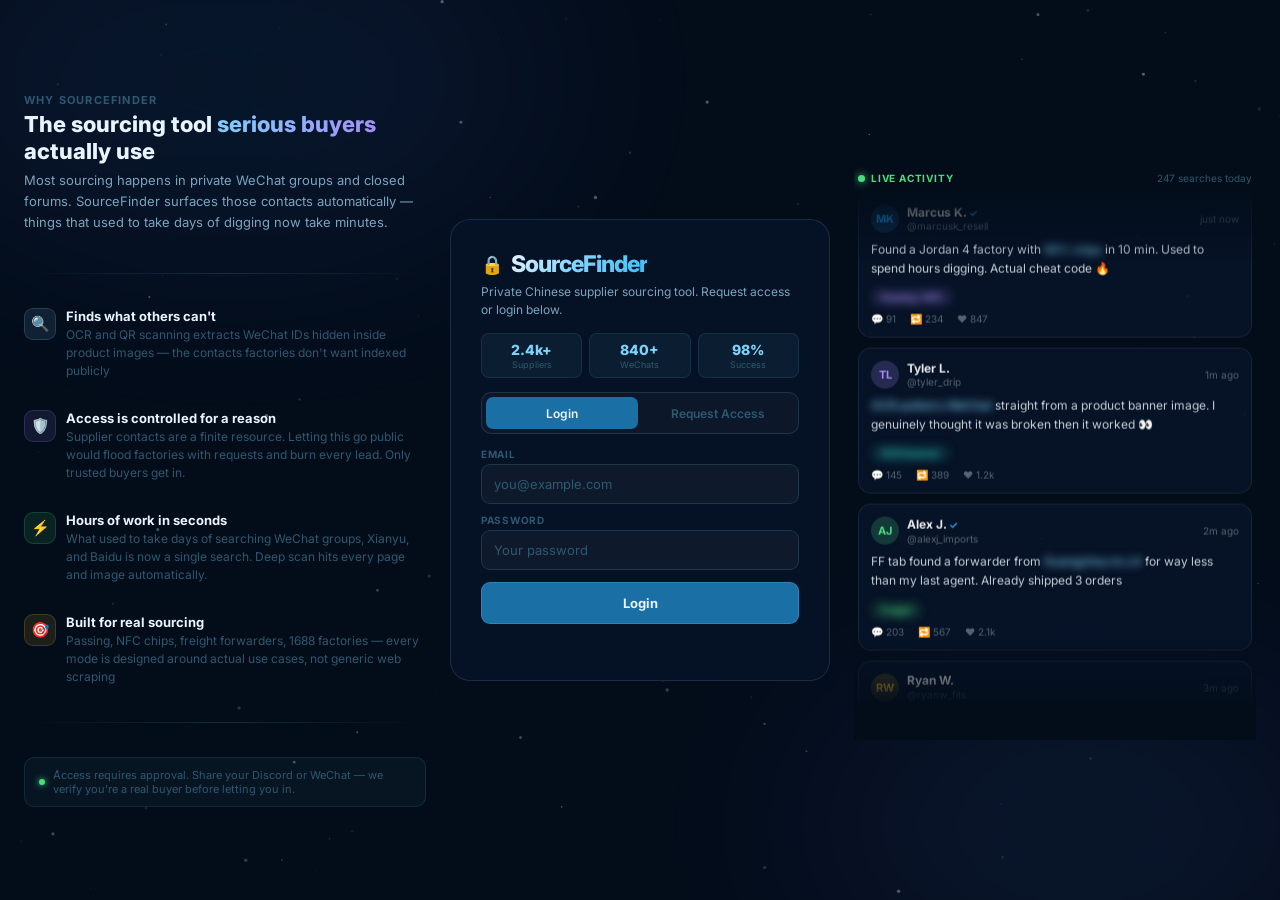
==== templates/access.html @ c885cc05 "blur platform names in feed" ====
<!DOCTYPE html>
<html lang="en">
<head>
  <meta charset="UTF-8"/>
  <meta name="viewport" content="width=device-width,initial-scale=1.0"/>
  <title>SourceFinder — Access</title>
  <link href="https://fonts.googleapis.com/css2?family=Inter:wght@400;500;600;700;800&display=swap" rel="stylesheet"/>
  <style>
    *,*::before,*::after{box-sizing:border-box;margin:0;padding:0}
    :root{--bg:#030d1a;--blue:#7dd3fc;--blue-dim:#1a6fa4;--border:rgba(125,211,252,.14);--text:#e8f4ff;--text2:#7aa5be;--text3:#2e5870;--green:#4ade80;--amber:#fbbf24;--purple:#a78bfa}
    html,body{min-height:100%;font-family:'Inter',sans-serif;background:var(--bg);color:var(--text);overflow:hidden;height:100vh}
    canvas{position:fixed;inset:0;z-index:0;pointer-events:none}
    .aurora{position:fixed;inset:0;z-index:0;pointer-events:none;overflow:hidden}
    .aurora::before,.aurora::after{content:"";position:absolute;border-radius:50%;filter:blur(90px);opacity:.08;animation:drift 20s ease-in-out infinite}
    .aurora::before{width:700px;height:400px;background:radial-gradient(ellipse,#0ea5e9,#6366f1,transparent);top:-120px;left:-120px}
    .aurora::after{width:600px;height:350px;background:radial-gradient(ellipse,#06b6d4,#8b5cf6,transparent);bottom:-100px;right:-100px;animation-delay:-10s}
    @keyframes drift{0%,100%{transform:translate(0,0)}33%{transform:translate(60px,35px)}66%{transform:translate(-35px,18px)}}

    .page{position:fixed;inset:0;z-index:1;display:grid;grid-template-columns:1fr 380px 1fr;align-items:center;padding:24px;gap:24px}

    /* ── LEFT: Why coveted ── */
    .why-panel{display:flex;flex-direction:column;gap:16px;padding:8px 0}
    .why-title{font-size:11px;font-weight:700;letter-spacing:1.2px;text-transform:uppercase;color:var(--text3);margin-bottom:4px}
    .why-headline{font-size:22px;font-weight:800;line-height:1.2;color:var(--text);margin-bottom:6px}
    .why-headline span{background:linear-gradient(130deg,#7dd3fc,#a78bfa);-webkit-background-clip:text;-webkit-text-fill-color:transparent;background-clip:text}
    .why-sub{font-size:13px;color:var(--text2);line-height:1.6;margin-bottom:18px}
    .why-point{display:flex;align-items:flex-start;gap:10px;margin-bottom:14px}
    .why-icon{width:32px;height:32px;border-radius:9px;display:flex;align-items:center;justify-content:center;flex-shrink:0;font-size:15px}
    .why-point-text{}
    .why-point-title{font-size:13px;font-weight:700;color:var(--text);margin-bottom:2px}
    .why-point-desc{font-size:12px;color:var(--text3);line-height:1.5}
    .why-divider{height:1px;background:linear-gradient(to right,transparent,rgba(125,211,252,.15),transparent);margin:6px 0 18px}
    .why-lock-row{display:flex;align-items:center;gap:8px;font-size:11px;color:var(--text3);padding:10px 14px;background:rgba(125,211,252,.04);border:1px solid rgba(125,211,252,.1);border-radius:10px}
    .lock-dot{width:6px;height:6px;border-radius:50%;background:var(--green);box-shadow:0 0 6px var(--green);flex-shrink:0}

    /* ── CENTER: Login card ── */
    .card{background:rgba(6,18,38,.97);border:1px solid var(--border);border-radius:20px;padding:30px;backdrop-filter:blur(20px)}
    .logo-row{display:flex;align-items:center;gap:8px;margin-bottom:5px}
    .logo{font-size:23px;font-weight:800;letter-spacing:-1px;background:linear-gradient(130deg,#e8f4ff,#7dd3fc,#38bdf8);-webkit-background-clip:text;-webkit-text-fill-color:transparent;background-clip:text}
    .sub{font-size:12px;color:var(--text2);margin-bottom:14px;line-height:1.5}
    .stats-row{display:flex;gap:7px;margin-bottom:14px}
    .stat-pill{flex:1;text-align:center;background:rgba(125,211,252,.06);border:1px solid rgba(125,211,252,.1);border-radius:8px;padding:7px 4px}
    .stat-num{font-size:14px;font-weight:800;color:var(--blue)}
    .stat-lbl{font-size:9px;color:var(--text3);margin-top:1px}
    .tabs{display:flex;gap:4px;margin-bottom:14px;background:rgba(255,255,255,.03);border:1px solid var(--border);border-radius:10px;padding:4px}
    .tab{flex:1;height:32px;border:none;border-radius:7px;background:transparent;color:var(--text3);font-size:12px;font-weight:600;font-family:inherit;cursor:pointer;transition:all .18s}
    .tab.active{background:var(--blue-dim);color:var(--text)}
    .panel{display:none}.panel.active{display:block}
    label{display:block;font-size:10px;font-weight:700;letter-spacing:.7px;text-transform:uppercase;color:var(--text3);margin-bottom:4px}
    input{width:100%;background:rgba(255,255,255,.04);border:1px solid var(--border);border-radius:9px;color:var(--text);font-size:13px;font-family:inherit;outline:none;padding:0 12px;height:40px;margin-bottom:10px;transition:border-color .2s}
    textarea{width:100%;background:rgba(255,255,255,.04);border:1px solid var(--border);border-radius:9px;color:var(--text);font-size:13px;font-family:inherit;outline:none;padding:8px 12px;height:58px;margin-bottom:10px;resize:none;transition:border-color .2s}
    input:focus,textarea:focus{border-color:rgba(125,211,252,.45)}
    input::placeholder,textarea::placeholder{color:var(--text3)}
    input.err{border-color:rgba(248,113,113,.5)!important}
    .contact-row{display:flex;gap:6px;margin-bottom:10px}
    .contact-row input{margin-bottom:0;flex:1}
    .contact-or{display:flex;align-items:center;color:var(--text3);font-size:10px;font-weight:600;flex-shrink:0;padding-top:11px}
    .btn{width:100%;height:42px;background:var(--blue-dim);border:1px solid rgba(125,211,252,.22);border-radius:9px;color:var(--text);font-size:13px;font-weight:700;font-family:inherit;cursor:pointer;transition:background .18s,transform .1s;margin-top:2px}
    .btn:hover{background:#2596d4}.btn:active{transform:scale(.98)}
    .btn:disabled{background:rgba(26,111,164,.22);color:var(--text3);cursor:not-allowed}
    .msg{margin-top:10px;font-size:12px;text-align:center;min-height:16px}
    .msg.success{color:var(--green)}.msg.error{color:#f87171}

    /* ── RIGHT: Infinite feed ── */
    .feed-panel{height:100%;max-height:580px;position:relative;overflow:hidden}
    .feed-panel::before{content:"";position:absolute;top:0;left:0;right:0;height:100px;background:linear-gradient(to bottom,var(--bg) 30%,transparent);z-index:2;pointer-events:none}
    .feed-panel::after{content:"";position:absolute;bottom:0;left:0;right:0;height:100px;background:linear-gradient(to top,var(--bg) 30%,transparent);z-index:2;pointer-events:none}
    .feed-live{position:absolute;top:12px;left:0;right:0;z-index:3;display:flex;align-items:center;gap:6px;padding:0 4px}
    .feed-dot{width:7px;height:7px;border-radius:50%;background:var(--green);box-shadow:0 0 8px var(--green);animation:pulse 2s ease-in-out infinite;flex-shrink:0}
    @keyframes pulse{0%,100%{opacity:1;transform:scale(1)}50%{opacity:.5;transform:scale(.85)}}
    .feed-live-label{font-size:10px;font-weight:700;color:var(--green);letter-spacing:.8px;text-transform:uppercase}
    .feed-count{font-size:10px;color:var(--text3);margin-left:auto}
    .feed-scroller{position:absolute;top:0;left:0;right:0;display:flex;flex-direction:column;gap:10px;padding:36px 4px 20px;will-change:transform}

    /* Feed post cards */
    .fpost{background:rgba(7,20,40,.88);border:1px solid rgba(255,255,255,.07);border-radius:13px;padding:12px;flex-shrink:0}
    .fp-header{display:flex;align-items:center;gap:8px;margin-bottom:8px}
    .fp-avatar{width:28px;height:28px;border-radius:50%;display:flex;align-items:center;justify-content:center;font-size:11px;font-weight:700;flex-shrink:0}
    .fp-name{font-size:12px;font-weight:700;color:#e7e9ea;line-height:1.2}
    .fp-handle{font-size:10px;color:#536471}
    .fp-verified{color:#1d9bf0;font-size:10px}
    .fp-time{font-size:10px;color:#536471;margin-left:auto;white-space:nowrap}
    .fp-text{font-size:12px;color:#c4cfd8;line-height:1.55;margin-bottom:7px}
    .fp-text .hl{color:var(--blue);font-weight:500}
    .fp-tag{display:inline-block;font-size:9px;font-weight:700;border-radius:20px;padding:2px 9px;margin-bottom:7px}
    .fp-stats{display:flex;gap:14px;color:#536471;font-size:10px}
    .fp-stat{display:flex;align-items:center;gap:3px}


    .blur{filter:blur(4px);user-select:none;-webkit-filter:blur(4px);display:inline-block}
    @media(max-width:1050px){.why-panel{display:none}}
    @media(max-width:750px){.feed-panel{display:none}.page{grid-template-columns:1fr}}
    @media(max-width:500px){.page{padding:14px}}
  </style>
</head>
<body>
  <canvas id="bg-canvas"></canvas>
  <div class="aurora"></div>

  <div class="page">

    <!-- LEFT: Why coveted -->
    <div class="why-panel">
      <div>
        <div class="why-title">Why SourceFinder</div>
        <div class="why-headline">The sourcing tool <span>serious buyers</span> actually use</div>
        <div class="why-sub">Most sourcing happens in private WeChat groups and closed forums. SourceFinder surfaces those contacts automatically — things that used to take days of digging now take minutes.</div>
      </div>

      <div class="why-divider"></div>

      <div class="why-point">
        <div class="why-icon" style="background:rgba(125,211,252,.1);border:1px solid rgba(125,211,252,.18)">🔍</div>
        <div class="why-point-text">
          <div class="why-point-title">Finds what others can't</div>
          <div class="why-point-desc">OCR and QR scanning extracts WeChat IDs hidden inside product images — the contacts factories don't want indexed publicly</div>
        </div>
      </div>

      <div class="why-point">
        <div class="why-icon" style="background:rgba(167,139,250,.1);border:1px solid rgba(167,139,250,.18)">🛡️</div>
        <div class="why-point-text">
          <div class="why-point-title">Access is controlled for a reason</div>
          <div class="why-point-desc">Supplier contacts are a finite resource. Letting this go public would flood factories with requests and burn every lead. Only trusted buyers get in.</div>
        </div>
      </div>

      <div class="why-point">
        <div class="why-icon" style="background:rgba(74,222,128,.1);border:1px solid rgba(74,222,128,.18)">⚡</div>
        <div class="why-point-text">
          <div class="why-point-title">Hours of work in seconds</div>
          <div class="why-point-desc">What used to take days of searching WeChat groups, Xianyu, and Baidu is now a single search. Deep scan hits every page and image automatically.</div>
        </div>
      </div>

      <div class="why-point">
        <div class="why-icon" style="background:rgba(251,191,36,.1);border:1px solid rgba(251,191,36,.18)">🎯</div>
        <div class="why-point-text">
          <div class="why-point-title">Built for real sourcing</div>
          <div class="why-point-desc">Passing, NFC chips, freight forwarders, 1688 factories — every mode is designed around actual use cases, not generic web scraping</div>
        </div>
      </div>

      <div class="why-divider"></div>

      <div class="why-lock-row">
        <div class="lock-dot"></div>
        Access requires approval. Share your Discord or WeChat — we verify you're a real buyer before letting you in.
      </div>
    </div>

    <!-- CENTER: Login card -->
    <div>
      <div class="card">
        <div class="logo-row"><span style="font-size:18px">🔒</span><div class="logo">SourceFinder</div></div>
        <p class="sub">Private Chinese supplier sourcing tool. Request access or login below.</p>
        <div class="stats-row">
          <div class="stat-pill"><div class="stat-num">2.4k+</div><div class="stat-lbl">Suppliers</div></div>
          <div class="stat-pill"><div class="stat-num">840+</div><div class="stat-lbl">WeChats</div></div>
          <div class="stat-pill"><div class="stat-num">98%</div><div class="stat-lbl">Success</div></div>
        </div>
        <div class="tabs">
          <button class="tab active" onclick="switchTab('login')">Login</button>
          <button class="tab" onclick="switchTab('request')">Request Access</button>
        </div>
        <div class="panel active" id="panel-login">
          <label>Email</label><input type="email" id="loginEmail" placeholder="you@example.com"/>
          <label>Password</label><input type="password" id="loginPass" placeholder="Your password"/>
          <button class="btn" id="loginBtn" onclick="doLogin()">Login</button>
          <p class="msg" id="loginMsg"></p>
        </div>
        <div class="panel" id="panel-request">
          <label>Full name</label><input type="text" id="reqName" placeholder="John Smith"/>
          <label>Email</label><input type="email" id="reqEmail" placeholder="you@example.com"/>
          <label>Discord or WeChat <span style="color:#f87171;font-size:10px;font-weight:400;text-transform:none;letter-spacing:0">(required — how we reach you)</span></label>
          <div class="contact-row">
            <input type="text" id="reqDiscord" placeholder="Discord username"/>
            <span class="contact-or">or</span>
            <input type="text" id="reqWechat" placeholder="WeChat ID"/>
          </div>
          <label>What are you sourcing? <span style="color:var(--text3);font-weight:400;text-transform:none;letter-spacing:0;font-size:10px">(optional)</span></label>
          <textarea id="reqUseCase" placeholder="Sneakers, clothing, electronics, bags..."></textarea>
          <button class="btn" id="reqBtn" onclick="doRequest()">Request Access</button>
          <p class="msg" id="reqMsg"></p>
        </div>
      </div>
    </div>

    <!-- RIGHT: Infinite scrolling feed -->
    <div class="feed-panel" id="feedPanel">
      <div class="feed-live">
        <div class="feed-dot"></div>
        <span class="feed-live-label">Live activity</span>
        <span class="feed-count" id="feedCount">247 searches today</span>
      </div>
      <div class="feed-scroller" id="feedScroller"></div>
    </div>

  </div>

  <script>
  // ── Particles ──────────────────────────────────────────────────
  (function(){
    const c=document.getElementById("bg-canvas"),ctx=c.getContext("2d");
    let W,H,dots=[],mouse={x:-999,y:-999};
    const resize=()=>{W=c.width=window.innerWidth;H=c.height=window.innerHeight};
    const mk=()=>({x:Math.random()*W,y:Math.random()*H,r:Math.random()*1.5+.3,vx:(Math.random()-.5)*.18,vy:(Math.random()-.5)*.18,a:Math.random()*.35+.07});
    const init=()=>{resize();dots=Array.from({length:110},mk)};
    const frame=()=>{
      ctx.clearRect(0,0,W,H);
      for(const d of dots){
        const dx=d.x-mouse.x,dy=d.y-mouse.y,dist=Math.sqrt(dx*dx+dy*dy);
        if(dist<100){d.vx+=(dx/dist)*.3;d.vy+=(dy/dist)*.3}
        d.vx*=.98;d.vy*=.98;d.x+=d.vx;d.y+=d.vy;
        if(d.x<-4)d.x=W+4;else if(d.x>W+4)d.x=-4;
        if(d.y<-4)d.y=H+4;else if(d.y>H+4)d.y=-4;
        ctx.beginPath();ctx.arc(d.x,d.y,d.r,0,Math.PI*2);
        ctx.fillStyle=`rgba(180,220,255,${d.a})`;ctx.fill();
      }
      requestAnimationFrame(frame);
    };
    window.addEventListener("mousemove",e=>{mouse.x=e.clientX;mouse.y=e.clientY});
    init();frame();window.addEventListener("resize",resize);
  })();

  // ── Feed posts data ────────────────────────────────────────────
  const POSTS=[
    {name:"Marcus K.",handle:"marcusk_resell",initials:"MK",color:"#1d9bf0",bg:"rgba(29,155,240,.2)",verified:true,text:'Found a Jordan 4 factory with <span class="hl blur">NFC chips</span> in 10 min. Used to spend hours digging. Actual cheat code 🔥',tag:"Passing / NFC",tagColor:"#a78bfa",tagBg:"rgba(167,139,250,.1)",likes:"847",reposts:"234",replies:"91"},
    {name:"Tyler L.",handle:"tyler_drip",initials:"TL",color:"#a78bfa",bg:"rgba(167,139,250,.2)",verified:false,text:'<span class="hl blur">OCR pulled a WeChat</span> straight from a product banner image. I genuinely thought it was broken then it worked 👀',tag:"OCR Scanner",tagColor:"#2dd4bf",tagBg:"rgba(45,212,191,.1)",likes:"1.2k",reposts:"389",replies:"145"},
    {name:"Alex J.",handle:"alexj_imports",initials:"AJ",color:"#4ade80",bg:"rgba(74,222,128,.2)",verified:true,text:'FF tab found a forwarder from <span class="hl blur">Guangzhou to LA</span> for way less than my last agent. Already shipped 3 orders',tag:"Freight",tagColor:"#4ade80",tagBg:"rgba(74,222,128,.1)",likes:"2.1k",reposts:"567",replies:"203"},
    {name:"Ryan W.",handle:"ryanw_fits",initials:"RW",color:"#fbbf24",bg:"rgba(251,191,36,.2)",verified:false,text:'Smart refresh on <span class="hl blur">Xianyu mode</span> = 30+ suppliers in like 3 clicks. Found my main plug on the second refresh',tag:"Smart Refresh",tagColor:"#fbbf24",tagBg:"rgba(251,191,36,.1)",likes:"934",reposts:"278",replies:"88"},
    {name:"Sophie K.",handle:"sophiek_source",initials:"SK",color:"#2dd4bf",bg:"rgba(45,212,191,.2)",verified:true,text:'QR decoder got a WeChat from a <span class="hl blur">product image banner</span> on literally the first try. Was fully skeptical',tag:"QR Decoder",tagColor:"#7dd3fc",tagBg:"rgba(125,211,252,.1)",likes:"1.8k",reposts:"445",replies:"167"},
    {name:"Dev M.",handle:"devm_wholesale",initials:"DM",color:"#f87171",bg:"rgba(248,113,113,.2)",verified:false,text:'<span class="hl blur">Xiaohongshu mode</span> for bags — 8 verified WeChat contacts in one search. This is the actual plug',tag:"Xiaohongshu",tagColor:"#f87171",tagBg:"rgba(248,113,113,.1)",likes:"3.4k",reposts:"891",replies:"312"},
    {name:"Jamie T.",handle:"jamiet_resell",initials:"JT",color:"#38bdf8",bg:"rgba(56,189,248,.2)",verified:true,text:'Every <span class="hl blur">green checkmark WeChat</span> I hit has been a legit factory. Confidence scores are actually accurate',tag:"WeChat Scoring",tagColor:"#38bdf8",tagBg:"rgba(56,189,248,.1)",likes:"654",reposts:"189",replies:"72"},
    {name:"Chris V.",handle:"chrisv_source",initials:"CV",color:"#c084fc",bg:"rgba(192,132,252,.2)",verified:false,text:'Xianyu mode for <span class="hl blur">factory overstock</span> is a goldmine. Found Dunk samples for basically nothing fr',tag:"Xianyu",tagColor:"#c084fc",tagBg:"rgba(192,132,252,.1)",likes:"1.1k",reposts:"334",replies:"128"},
    {name:"Mia R.",handle:"mia_sourcing",initials:"MR",color:"#fb923c",bg:"rgba(251,146,60,.2)",verified:true,text:'Deep scan on a <span class="hl blur">Made-in-China page</span> found 3 WeChats the normal search missed. Worth the extra wait',tag:"Deep Scan",tagColor:"#fb923c",tagBg:"rgba(251,146,60,.1)",likes:"743",reposts:"201",replies:"64"},
    {name:"Kai B.",handle:"kaib_resell",initials:"KB",color:"#34d399",bg:"rgba(52,211,153,.2)",verified:false,text:'Copy all WeChats button is so underrated. Grabbed 12 contacts from one search and messaged them all in 5 min',tag:"Copy All",tagColor:"#34d399",tagBg:"rgba(52,211,153,.1)",likes:"512",reposts:"143",replies:"47"},
    {name:"Priya S.",handle:"priyas_import",initials:"PS",color:"#e879f9",bg:"rgba(232,121,249,.2)",verified:true,text:'Used the <span class="hl blur">1688 keyword mode</span> and got factory direct pricing. Saving like 40% vs what I was paying before',tag:"1688",tagColor:"#e879f9",tagBg:"rgba(232,121,249,.1)",likes:"1.5k",reposts:"412",replies:"189"},
    {name:"Sam K.",handle:"samk_plugs",initials:"SK",color:"#60a5fa",bg:"rgba(96,165,250,.2)",verified:false,text:'Found a <span class="hl blur">passing StockX shoe</span> supplier through the NFC mode. Contacts are legit and responsive',tag:"Passing",tagColor:"#60a5fa",tagBg:"rgba(96,165,250,.1)",likes:"2.8k",reposts:"734",replies:"267"},
  ];

  const TIMES=["just now","1m ago","2m ago","3m ago","5m ago","7m ago","10m ago","14m ago","18m ago","23m ago","31m ago","42m ago","1h ago"];

  function buildPost(p,timeIdx){
    const div=document.createElement("div");
    div.className="fpost";
    div.innerHTML=`
      <div class="fp-header">
        <div class="fp-avatar" style="background:${p.bg};color:${p.color}">${p.initials}</div>
        <div>
          <div class="fp-name">${p.name}${p.verified?'<span class="fp-verified"> ✓</span>':''}</div>
          <div class="fp-handle">@${p.handle}</div>
        </div>
        <div class="fp-time">${TIMES[timeIdx%TIMES.length]}</div>
      </div>
      <div class="fp-text">${p.text}</div>
      <div class="fp-tag blur" style="color:${p.tagColor};background:${p.tagBg};border:1px solid ${p.tagColor}33">${p.tag}</div>
      <div class="fp-stats">
        <span class="fp-stat">💬 ${p.replies}</span>
        <span class="fp-stat">🔁 ${p.reposts}</span>
        <span class="fp-stat">❤️ ${p.likes}</span>
      </div>`;
    return div;
  }

  // ── Infinite smooth scroll ─────────────────────────────────────
  const scroller=document.getElementById("feedScroller");
  const panel=document.getElementById("feedPanel");
  let postIdx=0;
  let scrollY=0;
  let totalH=0;

  // Fill scroller with enough posts to cover panel height twice
  function fillPosts(){
    const panelH=panel.offsetHeight||580;
    while(totalH<panelH*2.5){
      const p=POSTS[postIdx%POSTS.length];
      const el=buildPost(p,postIdx);
      scroller.appendChild(el);
      // Estimate height (actual measured after render)
      totalH+=160;
      postIdx++;
    }
  }

  fillPosts();

  // Measure real total height after render
  function getRealH(){return scroller.scrollHeight}

  let animRunning=true;
  function animate(){
    if(!animRunning) return;
    scrollY+=0.55; // speed — smooth and continuous

    const realH=getRealH();
    const panelH=panel.offsetHeight||580;

    // When we've scrolled past the first half, add more posts and reset
    if(scrollY>realH-panelH*1.5){
      // Add more posts
      for(let i=0;i<4;i++){
        const p=POSTS[postIdx%POSTS.length];
        const el=buildPost(p,postIdx);
        scroller.appendChild(el);
        postIdx++;
      }
      // Remove old posts from top to keep DOM clean
      while(scroller.children.length>30){
        const removed=scroller.firstChild;
        const removedH=removed.offsetHeight+10;
        scroller.removeChild(removed);
        scrollY-=removedH;
      }
    }

    scroller.style.transform=`translateY(-${scrollY}px)`;
    requestAnimationFrame(animate);
  }

  // Start after a tiny delay so heights are measured
  setTimeout(()=>requestAnimationFrame(animate),100);

  // Animate search count
  let searchCount=247;
  setInterval(()=>{
    searchCount+=Math.floor(Math.random()*3);
    const el=document.getElementById("feedCount");
    if(el) el.textContent=`${searchCount} searches today`;
  },8000);

  // ── Tab switch ─────────────────────────────────────────────────
  function switchTab(tab){
    document.querySelectorAll(".tab").forEach((t,i)=>t.classList.toggle("active",(i===0&&tab==="login")||(i===1&&tab==="request")));
    document.getElementById("panel-login").classList.toggle("active",tab==="login");
    document.getElementById("panel-request").classList.toggle("active",tab==="request");
  }

  // ── Login ──────────────────────────────────────────────────────
  async function doLogin(){
    const btn=document.getElementById("loginBtn"),msg=document.getElementById("loginMsg");
    const email=document.getElementById("loginEmail").value.trim();
    const password=document.getElementById("loginPass").value.trim();
    if(!email||!password){msg.className="msg error";msg.textContent="Enter email and password.";return}
    btn.disabled=true;btn.textContent="Logging in...";msg.className="msg";msg.textContent="";
    try{
      const r=await fetch("/login",{method:"POST",headers:{"Content-Type":"application/json"},body:JSON.stringify({email,password})});
      const data=await r.json();
      if(r.ok){msg.className="msg success";msg.textContent="Welcome! Loading...";setTimeout(()=>location.reload(),700)}
      else{msg.className="msg error";msg.textContent=data.error||"Invalid credentials.";btn.disabled=false;btn.textContent="Login"}
    }catch{msg.className="msg error";msg.textContent="Network error.";btn.disabled=false;btn.textContent="Login"}
  }

  // ── Request ────────────────────────────────────────────────────
  async function doRequest(){
    const btn=document.getElementById("reqBtn"),msg=document.getElementById("reqMsg");
    const name=document.getElementById("reqName").value.trim();
    const email=document.getElementById("reqEmail").value.trim();
    const discord=document.getElementById("reqDiscord").value.trim();
    const wechat=document.getElementById("reqWechat").value.trim();
    const usecase=document.getElementById("reqUseCase").value.trim();
    if(!name){msg.className="msg error";msg.textContent="Please enter your name.";return}
    if(!email){msg.className="msg error";msg.textContent="Please enter your email.";return}
    if(!discord&&!wechat){
      document.getElementById("reqDiscord").classList.add("err");
      document.getElementById("reqWechat").classList.add("err");
      msg.className="msg error";msg.textContent="Enter Discord or WeChat — we need this to reach you.";return
    }
    document.getElementById("reqDiscord").classList.remove("err");
    document.getElementById("reqWechat").classList.remove("err");
    btn.disabled=true;btn.textContent="Sending...";msg.className="msg";msg.textContent="";
    try{
      const r=await fetch("/request-access",{method:"POST",headers:{"Content-Type":"application/json"},body:JSON.stringify({name,email,discord,wechat,reason:usecase})});
      const data=await r.json();
      if(data.status==="submitted"){msg.className="msg success";msg.textContent="Request sent! We'll message you on Discord or WeChat.";btn.textContent="Sent ✓"}
      else if(data.status==="already_requested"){msg.className="msg";msg.textContent="Already requested — sit tight!";btn.disabled=false;btn.textContent="Request Access"}
      else if(data.status==="already_approved"){msg.className="msg success";msg.textContent="You're approved! Use the Login tab.";btn.textContent="Already approved ✓"}
      else{msg.className="msg error";msg.textContent=data.error||"Error.";btn.disabled=false;btn.textContent="Request Access"}
    }catch{msg.className="msg error";msg.textContent="Network error.";btn.disabled=false;btn.textContent="Request Access"}
  }

  document.addEventListener("keydown",e=>{if(e.key==="Enter"&&document.getElementById("panel-login").classList.contains("active"))doLogin()});
  </script>
</body>
</html>
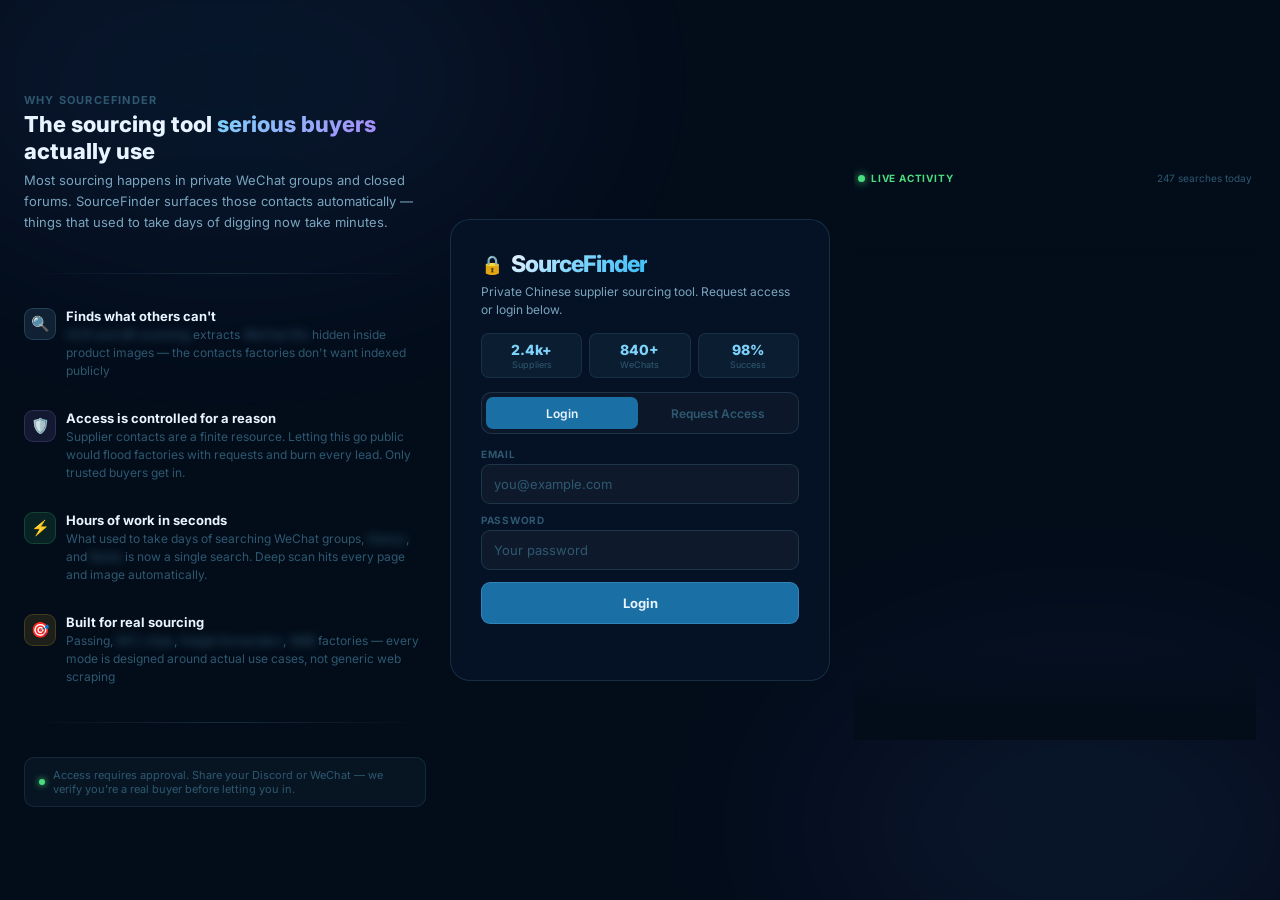
==== commit 53137fac: "blur platform names in why panel too" ====
--- a/templates/access.html
+++ b/templates/access.html
@@ -113,7 +113,7 @@
         <div class="why-icon" style="background:rgba(125,211,252,.1);border:1px solid rgba(125,211,252,.18)">🔍</div>
         <div class="why-point-text">
           <div class="why-point-title">Finds what others can't</div>
-          <div class="why-point-desc">OCR and QR scanning extracts WeChat IDs hidden inside product images — the contacts factories don't want indexed publicly</div>
+          <div class="why-point-desc"><span class="blur">OCR and QR scanning</span> extracts <span class="blur">WeChat IDs</span> hidden inside product images — the contacts factories don't want indexed publicly</div>
         </div>
       </div>
 
@@ -129,7 +129,7 @@
         <div class="why-icon" style="background:rgba(74,222,128,.1);border:1px solid rgba(74,222,128,.18)">⚡</div>
         <div class="why-point-text">
           <div class="why-point-title">Hours of work in seconds</div>
-          <div class="why-point-desc">What used to take days of searching WeChat groups, Xianyu, and Baidu is now a single search. Deep scan hits every page and image automatically.</div>
+          <div class="why-point-desc">What used to take days of searching WeChat groups, <span class="blur">Xianyu</span>, and <span class="blur">Baidu</span> is now a single search. Deep scan hits every page and image automatically.</div>
         </div>
       </div>
 
@@ -137,7 +137,7 @@
         <div class="why-icon" style="background:rgba(251,191,36,.1);border:1px solid rgba(251,191,36,.18)">🎯</div>
         <div class="why-point-text">
           <div class="why-point-title">Built for real sourcing</div>
-          <div class="why-point-desc">Passing, NFC chips, freight forwarders, 1688 factories — every mode is designed around actual use cases, not generic web scraping</div>
+          <div class="why-point-desc">Passing, <span class="blur">NFC chips</span>, <span class="blur">freight forwarders</span>, <span class="blur">1688</span> factories — every mode is designed around actual use cases, not generic web scraping</div>
         </div>
       </div>
 
@@ -225,17 +225,17 @@
 
   // ── Feed posts data ────────────────────────────────────────────
   const POSTS=[
-    {name:"Marcus K.",handle:"marcusk_resell",initials:"MK",color:"#1d9bf0",bg:"rgba(29,155,240,.2)",verified:true,text:'Found a Jordan 4 factory with <span class="hl blur">NFC chips</span> in 10 min. Used to spend hours digging. Actual cheat code 🔥',tag:"Passing / NFC",tagColor:"#a78bfa",tagBg:"rgba(167,139,250,.1)",likes:"847",reposts:"234",replies:"91"},
+    {name:"Marcus K.",handle:"marcusk_resell",initials:"MK",color:"#1d9bf0",bg:"rgba(29,155,240,.2)",verified:true,text:'Found a Jordan 4 factory with <span class="hl blur"><span class="blur">NFC chips</span></span> in 10 min. Used to spend hours digging. Actual cheat code 🔥',tag:"Passing / NFC",tagColor:"#a78bfa",tagBg:"rgba(167,139,250,.1)",likes:"847",reposts:"234",replies:"91"},
     {name:"Tyler L.",handle:"tyler_drip",initials:"TL",color:"#a78bfa",bg:"rgba(167,139,250,.2)",verified:false,text:'<span class="hl blur">OCR pulled a WeChat</span> straight from a product banner image. I genuinely thought it was broken then it worked 👀',tag:"OCR Scanner",tagColor:"#2dd4bf",tagBg:"rgba(45,212,191,.1)",likes:"1.2k",reposts:"389",replies:"145"},
     {name:"Alex J.",handle:"alexj_imports",initials:"AJ",color:"#4ade80",bg:"rgba(74,222,128,.2)",verified:true,text:'FF tab found a forwarder from <span class="hl blur">Guangzhou to LA</span> for way less than my last agent. Already shipped 3 orders',tag:"Freight",tagColor:"#4ade80",tagBg:"rgba(74,222,128,.1)",likes:"2.1k",reposts:"567",replies:"203"},
-    {name:"Ryan W.",handle:"ryanw_fits",initials:"RW",color:"#fbbf24",bg:"rgba(251,191,36,.2)",verified:false,text:'Smart refresh on <span class="hl blur">Xianyu mode</span> = 30+ suppliers in like 3 clicks. Found my main plug on the second refresh',tag:"Smart Refresh",tagColor:"#fbbf24",tagBg:"rgba(251,191,36,.1)",likes:"934",reposts:"278",replies:"88"},
+    {name:"Ryan W.",handle:"ryanw_fits",initials:"RW",color:"#fbbf24",bg:"rgba(251,191,36,.2)",verified:false,text:'Smart refresh on <span class="hl blur"><span class="blur">Xianyu</span> mode</span> = 30+ suppliers in like 3 clicks. Found my main plug on the second refresh',tag:"Smart Refresh",tagColor:"#fbbf24",tagBg:"rgba(251,191,36,.1)",likes:"934",reposts:"278",replies:"88"},
     {name:"Sophie K.",handle:"sophiek_source",initials:"SK",color:"#2dd4bf",bg:"rgba(45,212,191,.2)",verified:true,text:'QR decoder got a WeChat from a <span class="hl blur">product image banner</span> on literally the first try. Was fully skeptical',tag:"QR Decoder",tagColor:"#7dd3fc",tagBg:"rgba(125,211,252,.1)",likes:"1.8k",reposts:"445",replies:"167"},
-    {name:"Dev M.",handle:"devm_wholesale",initials:"DM",color:"#f87171",bg:"rgba(248,113,113,.2)",verified:false,text:'<span class="hl blur">Xiaohongshu mode</span> for bags — 8 verified WeChat contacts in one search. This is the actual plug',tag:"Xiaohongshu",tagColor:"#f87171",tagBg:"rgba(248,113,113,.1)",likes:"3.4k",reposts:"891",replies:"312"},
+    {name:"Dev M.",handle:"devm_wholesale",initials:"DM",color:"#f87171",bg:"rgba(248,113,113,.2)",verified:false,text:'<span class="hl blur"><span class="blur">Xiaohongshu</span> mode</span> for bags — 8 verified WeChat contacts in one search. This is the actual plug',tag:"<span class="blur">Xiaohongshu</span>",tagColor:"#f87171",tagBg:"rgba(248,113,113,.1)",likes:"3.4k",reposts:"891",replies:"312"},
     {name:"Jamie T.",handle:"jamiet_resell",initials:"JT",color:"#38bdf8",bg:"rgba(56,189,248,.2)",verified:true,text:'Every <span class="hl blur">green checkmark WeChat</span> I hit has been a legit factory. Confidence scores are actually accurate',tag:"WeChat Scoring",tagColor:"#38bdf8",tagBg:"rgba(56,189,248,.1)",likes:"654",reposts:"189",replies:"72"},
-    {name:"Chris V.",handle:"chrisv_source",initials:"CV",color:"#c084fc",bg:"rgba(192,132,252,.2)",verified:false,text:'Xianyu mode for <span class="hl blur">factory overstock</span> is a goldmine. Found Dunk samples for basically nothing fr',tag:"Xianyu",tagColor:"#c084fc",tagBg:"rgba(192,132,252,.1)",likes:"1.1k",reposts:"334",replies:"128"},
-    {name:"Mia R.",handle:"mia_sourcing",initials:"MR",color:"#fb923c",bg:"rgba(251,146,60,.2)",verified:true,text:'Deep scan on a <span class="hl blur">Made-in-China page</span> found 3 WeChats the normal search missed. Worth the extra wait',tag:"Deep Scan",tagColor:"#fb923c",tagBg:"rgba(251,146,60,.1)",likes:"743",reposts:"201",replies:"64"},
+    {name:"Chris V.",handle:"chrisv_source",initials:"CV",color:"#c084fc",bg:"rgba(192,132,252,.2)",verified:false,text:'<span class="blur">Xianyu</span> mode for <span class="hl blur">factory overstock</span> is a goldmine. Found Dunk samples for basically nothing fr',tag:"<span class="blur">Xianyu</span>",tagColor:"#c084fc",tagBg:"rgba(192,132,252,.1)",likes:"1.1k",reposts:"334",replies:"128"},
+    {name:"Mia R.",handle:"mia_sourcing",initials:"MR",color:"#fb923c",bg:"rgba(251,146,60,.2)",verified:true,text:'Deep scan on a <span class="hl blur"><span class="blur">Made-in-China</span> page</span> found 3 WeChats the normal search missed. Worth the extra wait',tag:"Deep Scan",tagColor:"#fb923c",tagBg:"rgba(251,146,60,.1)",likes:"743",reposts:"201",replies:"64"},
     {name:"Kai B.",handle:"kaib_resell",initials:"KB",color:"#34d399",bg:"rgba(52,211,153,.2)",verified:false,text:'Copy all WeChats button is so underrated. Grabbed 12 contacts from one search and messaged them all in 5 min',tag:"Copy All",tagColor:"#34d399",tagBg:"rgba(52,211,153,.1)",likes:"512",reposts:"143",replies:"47"},
-    {name:"Priya S.",handle:"priyas_import",initials:"PS",color:"#e879f9",bg:"rgba(232,121,249,.2)",verified:true,text:'Used the <span class="hl blur">1688 keyword mode</span> and got factory direct pricing. Saving like 40% vs what I was paying before',tag:"1688",tagColor:"#e879f9",tagBg:"rgba(232,121,249,.1)",likes:"1.5k",reposts:"412",replies:"189"},
+    {name:"Priya S.",handle:"priyas_import",initials:"PS",color:"#e879f9",bg:"rgba(232,121,249,.2)",verified:true,text:'Used the <span class="hl blur"><span class="blur">1688</span> keyword mode</span> and got factory direct pricing. Saving like 40% vs what I was paying before',tag:"<span class="blur">1688</span>",tagColor:"#e879f9",tagBg:"rgba(232,121,249,.1)",likes:"1.5k",reposts:"412",replies:"189"},
     {name:"Sam K.",handle:"samk_plugs",initials:"SK",color:"#60a5fa",bg:"rgba(96,165,250,.2)",verified:false,text:'Found a <span class="hl blur">passing StockX shoe</span> supplier through the NFC mode. Contacts are legit and responsive',tag:"Passing",tagColor:"#60a5fa",tagBg:"rgba(96,165,250,.1)",likes:"2.8k",reposts:"734",replies:"267"},
   ];
 
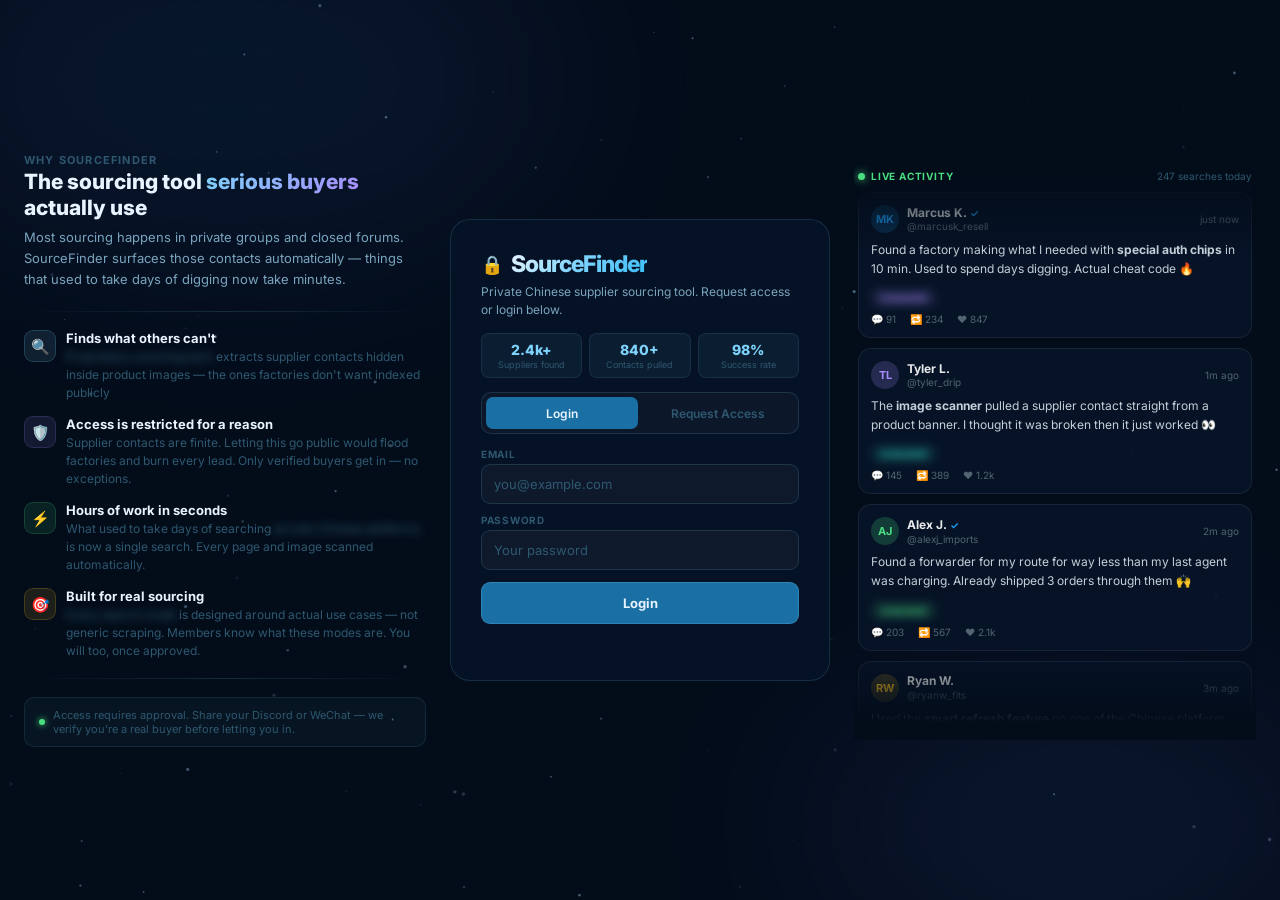
==== commit 9b25498f: "fix infinite feed + blurs baked in clean" ====
--- a/templates/access.html
+++ b/templates/access.html
@@ -16,24 +16,25 @@
     .aurora::after{width:600px;height:350px;background:radial-gradient(ellipse,#06b6d4,#8b5cf6,transparent);bottom:-100px;right:-100px;animation-delay:-10s}
     @keyframes drift{0%,100%{transform:translate(0,0)}33%{transform:translate(60px,35px)}66%{transform:translate(-35px,18px)}}
 
+    .b{filter:blur(4px);user-select:none;display:inline-block}
+
     .page{position:fixed;inset:0;z-index:1;display:grid;grid-template-columns:1fr 380px 1fr;align-items:center;padding:24px;gap:24px}
 
-    /* ── LEFT: Why coveted ── */
-    .why-panel{display:flex;flex-direction:column;gap:16px;padding:8px 0}
-    .why-title{font-size:11px;font-weight:700;letter-spacing:1.2px;text-transform:uppercase;color:var(--text3);margin-bottom:4px}
-    .why-headline{font-size:22px;font-weight:800;line-height:1.2;color:var(--text);margin-bottom:6px}
+    /* WHY PANEL */
+    .why-panel{display:flex;flex-direction:column;gap:14px}
+    .why-title{font-size:11px;font-weight:700;letter-spacing:1.2px;text-transform:uppercase;color:var(--text3);margin-bottom:2px}
+    .why-headline{font-size:21px;font-weight:800;line-height:1.25;color:var(--text);margin-bottom:6px}
     .why-headline span{background:linear-gradient(130deg,#7dd3fc,#a78bfa);-webkit-background-clip:text;-webkit-text-fill-color:transparent;background-clip:text}
-    .why-sub{font-size:13px;color:var(--text2);line-height:1.6;margin-bottom:18px}
-    .why-point{display:flex;align-items:flex-start;gap:10px;margin-bottom:14px}
+    .why-sub{font-size:13px;color:var(--text2);line-height:1.6;margin-bottom:4px}
+    .why-divider{height:1px;background:linear-gradient(to right,transparent,rgba(125,211,252,.15),transparent);margin:4px 0}
+    .why-point{display:flex;align-items:flex-start;gap:10px}
     .why-icon{width:32px;height:32px;border-radius:9px;display:flex;align-items:center;justify-content:center;flex-shrink:0;font-size:15px}
-    .why-point-text{}
     .why-point-title{font-size:13px;font-weight:700;color:var(--text);margin-bottom:2px}
     .why-point-desc{font-size:12px;color:var(--text3);line-height:1.5}
-    .why-divider{height:1px;background:linear-gradient(to right,transparent,rgba(125,211,252,.15),transparent);margin:6px 0 18px}
     .why-lock-row{display:flex;align-items:center;gap:8px;font-size:11px;color:var(--text3);padding:10px 14px;background:rgba(125,211,252,.04);border:1px solid rgba(125,211,252,.1);border-radius:10px}
     .lock-dot{width:6px;height:6px;border-radius:50%;background:var(--green);box-shadow:0 0 6px var(--green);flex-shrink:0}
 
-    /* ── CENTER: Login card ── */
+    /* CENTER CARD */
     .card{background:rgba(6,18,38,.97);border:1px solid var(--border);border-radius:20px;padding:30px;backdrop-filter:blur(20px)}
     .logo-row{display:flex;align-items:center;gap:8px;margin-bottom:5px}
     .logo{font-size:23px;font-weight:800;letter-spacing:-1px;background:linear-gradient(130deg,#e8f4ff,#7dd3fc,#38bdf8);-webkit-background-clip:text;-webkit-text-fill-color:transparent;background-clip:text}
@@ -61,19 +62,18 @@
     .msg{margin-top:10px;font-size:12px;text-align:center;min-height:16px}
     .msg.success{color:var(--green)}.msg.error{color:#f87171}
 
-    /* ── RIGHT: Infinite feed ── */
+    /* FEED */
     .feed-panel{height:100%;max-height:580px;position:relative;overflow:hidden}
-    .feed-panel::before{content:"";position:absolute;top:0;left:0;right:0;height:100px;background:linear-gradient(to bottom,var(--bg) 30%,transparent);z-index:2;pointer-events:none}
-    .feed-panel::after{content:"";position:absolute;bottom:0;left:0;right:0;height:100px;background:linear-gradient(to top,var(--bg) 30%,transparent);z-index:2;pointer-events:none}
-    .feed-live{position:absolute;top:12px;left:0;right:0;z-index:3;display:flex;align-items:center;gap:6px;padding:0 4px}
+    .feed-panel::before{content:"";position:absolute;top:0;left:0;right:0;height:90px;background:linear-gradient(to bottom,var(--bg) 20%,transparent);z-index:2;pointer-events:none}
+    .feed-panel::after{content:"";position:absolute;bottom:0;left:0;right:0;height:90px;background:linear-gradient(to top,var(--bg) 20%,transparent);z-index:2;pointer-events:none}
+    .feed-live{position:absolute;top:10px;left:0;right:0;z-index:3;display:flex;align-items:center;gap:6px;padding:0 4px}
     .feed-dot{width:7px;height:7px;border-radius:50%;background:var(--green);box-shadow:0 0 8px var(--green);animation:pulse 2s ease-in-out infinite;flex-shrink:0}
-    @keyframes pulse{0%,100%{opacity:1;transform:scale(1)}50%{opacity:.5;transform:scale(.85)}}
+    @keyframes pulse{0%,100%{opacity:1;transform:scale(1)}50%{opacity:.4;transform:scale(.8)}}
     .feed-live-label{font-size:10px;font-weight:700;color:var(--green);letter-spacing:.8px;text-transform:uppercase}
     .feed-count{font-size:10px;color:var(--text3);margin-left:auto}
     .feed-scroller{position:absolute;top:0;left:0;right:0;display:flex;flex-direction:column;gap:10px;padding:36px 4px 20px;will-change:transform}
 
-    /* Feed post cards */
-    .fpost{background:rgba(7,20,40,.88);border:1px solid rgba(255,255,255,.07);border-radius:13px;padding:12px;flex-shrink:0}
+    .fpost{background:rgba(7,20,40,.9);border:1px solid rgba(255,255,255,.07);border-radius:13px;padding:12px;flex-shrink:0}
     .fp-header{display:flex;align-items:center;gap:8px;margin-bottom:8px}
     .fp-avatar{width:28px;height:28px;border-radius:50%;display:flex;align-items:center;justify-content:center;font-size:11px;font-weight:700;flex-shrink:0}
     .fp-name{font-size:12px;font-weight:700;color:#e7e9ea;line-height:1.2}
@@ -81,13 +81,10 @@
     .fp-verified{color:#1d9bf0;font-size:10px}
     .fp-time{font-size:10px;color:#536471;margin-left:auto;white-space:nowrap}
     .fp-text{font-size:12px;color:#c4cfd8;line-height:1.55;margin-bottom:7px}
-    .fp-text .hl{color:var(--blue);font-weight:500}
-    .fp-tag{display:inline-block;font-size:9px;font-weight:700;border-radius:20px;padding:2px 9px;margin-bottom:7px}
+    .fp-tag{display:inline-block;font-size:9px;font-weight:700;border-radius:20px;padding:2px 9px;margin-bottom:7px;filter:blur(4px);user-select:none}
     .fp-stats{display:flex;gap:14px;color:#536471;font-size:10px}
     .fp-stat{display:flex;align-items:center;gap:3px}
 
-
-    .blur{filter:blur(4px);user-select:none;-webkit-filter:blur(4px);display:inline-block}
     @media(max-width:1050px){.why-panel{display:none}}
     @media(max-width:750px){.feed-panel{display:none}.page{grid-template-columns:1fr}}
     @media(max-width:500px){.page{padding:14px}}
@@ -99,79 +96,76 @@
 
   <div class="page">
 
-    <!-- LEFT: Why coveted -->
+    <!-- LEFT -->
     <div class="why-panel">
       <div>
         <div class="why-title">Why SourceFinder</div>
         <div class="why-headline">The sourcing tool <span>serious buyers</span> actually use</div>
-        <div class="why-sub">Most sourcing happens in private WeChat groups and closed forums. SourceFinder surfaces those contacts automatically — things that used to take days of digging now take minutes.</div>
-      </div>
-
+        <div class="why-sub">Most sourcing happens in private groups and closed forums. SourceFinder surfaces those contacts automatically — things that used to take days of digging now take minutes.</div>
+      </div>
       <div class="why-divider"></div>
-
       <div class="why-point">
         <div class="why-icon" style="background:rgba(125,211,252,.1);border:1px solid rgba(125,211,252,.18)">🔍</div>
-        <div class="why-point-text">
+        <div>
           <div class="why-point-title">Finds what others can't</div>
-          <div class="why-point-desc"><span class="blur">OCR and QR scanning</span> extracts <span class="blur">WeChat IDs</span> hidden inside product images — the contacts factories don't want indexed publicly</div>
-        </div>
-      </div>
-
+          <div class="why-point-desc"><span class="b">Proprietary scanning tech</span> extracts supplier contacts hidden inside product images — the ones factories don't want indexed publicly</div>
+        </div>
+      </div>
       <div class="why-point">
         <div class="why-icon" style="background:rgba(167,139,250,.1);border:1px solid rgba(167,139,250,.18)">🛡️</div>
-        <div class="why-point-text">
-          <div class="why-point-title">Access is controlled for a reason</div>
-          <div class="why-point-desc">Supplier contacts are a finite resource. Letting this go public would flood factories with requests and burn every lead. Only trusted buyers get in.</div>
-        </div>
-      </div>
-
+        <div>
+          <div class="why-point-title">Access is restricted for a reason</div>
+          <div class="why-point-desc">Supplier contacts are finite. Letting this go public would flood factories and burn every lead. Only verified buyers get in — no exceptions.</div>
+        </div>
+      </div>
       <div class="why-point">
         <div class="why-icon" style="background:rgba(74,222,128,.1);border:1px solid rgba(74,222,128,.18)">⚡</div>
-        <div class="why-point-text">
+        <div>
           <div class="why-point-title">Hours of work in seconds</div>
-          <div class="why-point-desc">What used to take days of searching WeChat groups, <span class="blur">Xianyu</span>, and <span class="blur">Baidu</span> is now a single search. Deep scan hits every page and image automatically.</div>
-        </div>
-      </div>
-
+          <div class="why-point-desc">What used to take days of searching <span class="b">private Chinese platforms</span> is now a single search. Every page and image scanned automatically.</div>
+        </div>
+      </div>
       <div class="why-point">
         <div class="why-icon" style="background:rgba(251,191,36,.1);border:1px solid rgba(251,191,36,.18)">🎯</div>
-        <div class="why-point-text">
+        <div>
           <div class="why-point-title">Built for real sourcing</div>
-          <div class="why-point-desc">Passing, <span class="blur">NFC chips</span>, <span class="blur">freight forwarders</span>, <span class="blur">1688</span> factories — every mode is designed around actual use cases, not generic web scraping</div>
-        </div>
-      </div>
-
+          <div class="why-point-desc"><span class="b">Every search mode</span> is designed around actual use cases — not generic scraping. Members know what these modes are. You will too, once approved.</div>
+        </div>
+      </div>
       <div class="why-divider"></div>
-
       <div class="why-lock-row">
         <div class="lock-dot"></div>
         Access requires approval. Share your Discord or WeChat — we verify you're a real buyer before letting you in.
       </div>
     </div>
 
-    <!-- CENTER: Login card -->
+    <!-- CENTER -->
     <div>
       <div class="card">
         <div class="logo-row"><span style="font-size:18px">🔒</span><div class="logo">SourceFinder</div></div>
         <p class="sub">Private Chinese supplier sourcing tool. Request access or login below.</p>
         <div class="stats-row">
-          <div class="stat-pill"><div class="stat-num">2.4k+</div><div class="stat-lbl">Suppliers</div></div>
-          <div class="stat-pill"><div class="stat-num">840+</div><div class="stat-lbl">WeChats</div></div>
-          <div class="stat-pill"><div class="stat-num">98%</div><div class="stat-lbl">Success</div></div>
+          <div class="stat-pill"><div class="stat-num">2.4k+</div><div class="stat-lbl">Suppliers found</div></div>
+          <div class="stat-pill"><div class="stat-num">840+</div><div class="stat-lbl">Contacts pulled</div></div>
+          <div class="stat-pill"><div class="stat-num">98%</div><div class="stat-lbl">Success rate</div></div>
         </div>
         <div class="tabs">
           <button class="tab active" onclick="switchTab('login')">Login</button>
           <button class="tab" onclick="switchTab('request')">Request Access</button>
         </div>
         <div class="panel active" id="panel-login">
-          <label>Email</label><input type="email" id="loginEmail" placeholder="you@example.com"/>
-          <label>Password</label><input type="password" id="loginPass" placeholder="Your password"/>
+          <label>Email</label>
+          <input type="email" id="loginEmail" placeholder="you@example.com"/>
+          <label>Password</label>
+          <input type="password" id="loginPass" placeholder="Your password"/>
           <button class="btn" id="loginBtn" onclick="doLogin()">Login</button>
           <p class="msg" id="loginMsg"></p>
         </div>
         <div class="panel" id="panel-request">
-          <label>Full name</label><input type="text" id="reqName" placeholder="John Smith"/>
-          <label>Email</label><input type="email" id="reqEmail" placeholder="you@example.com"/>
+          <label>Full name</label>
+          <input type="text" id="reqName" placeholder="John Smith"/>
+          <label>Email</label>
+          <input type="email" id="reqEmail" placeholder="you@example.com"/>
           <label>Discord or WeChat <span style="color:#f87171;font-size:10px;font-weight:400;text-transform:none;letter-spacing:0">(required — how we reach you)</span></label>
           <div class="contact-row">
             <input type="text" id="reqDiscord" placeholder="Discord username"/>
@@ -186,7 +180,7 @@
       </div>
     </div>
 
-    <!-- RIGHT: Infinite scrolling feed -->
+    <!-- RIGHT: Feed -->
     <div class="feed-panel" id="feedPanel">
       <div class="feed-live">
         <div class="feed-dot"></div>
@@ -199,7 +193,7 @@
   </div>
 
   <script>
-  // ── Particles ──────────────────────────────────────────────────
+  // Particles
   (function(){
     const c=document.getElementById("bg-canvas"),ctx=c.getContext("2d");
     let W,H,dots=[],mouse={x:-999,y:-999};
@@ -223,38 +217,62 @@
     init();frame();window.addEventListener("resize",resize);
   })();
 
-  // ── Feed posts data ────────────────────────────────────────────
+  // Feed posts — platform names blurred, features redacted
   const POSTS=[
-    {name:"Marcus K.",handle:"marcusk_resell",initials:"MK",color:"#1d9bf0",bg:"rgba(29,155,240,.2)",verified:true,text:'Found a Jordan 4 factory with <span class="hl blur"><span class="blur">NFC chips</span></span> in 10 min. Used to spend hours digging. Actual cheat code 🔥',tag:"Passing / NFC",tagColor:"#a78bfa",tagBg:"rgba(167,139,250,.1)",likes:"847",reposts:"234",replies:"91"},
-    {name:"Tyler L.",handle:"tyler_drip",initials:"TL",color:"#a78bfa",bg:"rgba(167,139,250,.2)",verified:false,text:'<span class="hl blur">OCR pulled a WeChat</span> straight from a product banner image. I genuinely thought it was broken then it worked 👀',tag:"OCR Scanner",tagColor:"#2dd4bf",tagBg:"rgba(45,212,191,.1)",likes:"1.2k",reposts:"389",replies:"145"},
-    {name:"Alex J.",handle:"alexj_imports",initials:"AJ",color:"#4ade80",bg:"rgba(74,222,128,.2)",verified:true,text:'FF tab found a forwarder from <span class="hl blur">Guangzhou to LA</span> for way less than my last agent. Already shipped 3 orders',tag:"Freight",tagColor:"#4ade80",tagBg:"rgba(74,222,128,.1)",likes:"2.1k",reposts:"567",replies:"203"},
-    {name:"Ryan W.",handle:"ryanw_fits",initials:"RW",color:"#fbbf24",bg:"rgba(251,191,36,.2)",verified:false,text:'Smart refresh on <span class="hl blur"><span class="blur">Xianyu</span> mode</span> = 30+ suppliers in like 3 clicks. Found my main plug on the second refresh',tag:"Smart Refresh",tagColor:"#fbbf24",tagBg:"rgba(251,191,36,.1)",likes:"934",reposts:"278",replies:"88"},
-    {name:"Sophie K.",handle:"sophiek_source",initials:"SK",color:"#2dd4bf",bg:"rgba(45,212,191,.2)",verified:true,text:'QR decoder got a WeChat from a <span class="hl blur">product image banner</span> on literally the first try. Was fully skeptical',tag:"QR Decoder",tagColor:"#7dd3fc",tagBg:"rgba(125,211,252,.1)",likes:"1.8k",reposts:"445",replies:"167"},
-    {name:"Dev M.",handle:"devm_wholesale",initials:"DM",color:"#f87171",bg:"rgba(248,113,113,.2)",verified:false,text:'<span class="hl blur"><span class="blur">Xiaohongshu</span> mode</span> for bags — 8 verified WeChat contacts in one search. This is the actual plug',tag:"<span class="blur">Xiaohongshu</span>",tagColor:"#f87171",tagBg:"rgba(248,113,113,.1)",likes:"3.4k",reposts:"891",replies:"312"},
-    {name:"Jamie T.",handle:"jamiet_resell",initials:"JT",color:"#38bdf8",bg:"rgba(56,189,248,.2)",verified:true,text:'Every <span class="hl blur">green checkmark WeChat</span> I hit has been a legit factory. Confidence scores are actually accurate',tag:"WeChat Scoring",tagColor:"#38bdf8",tagBg:"rgba(56,189,248,.1)",likes:"654",reposts:"189",replies:"72"},
-    {name:"Chris V.",handle:"chrisv_source",initials:"CV",color:"#c084fc",bg:"rgba(192,132,252,.2)",verified:false,text:'<span class="blur">Xianyu</span> mode for <span class="hl blur">factory overstock</span> is a goldmine. Found Dunk samples for basically nothing fr',tag:"<span class="blur">Xianyu</span>",tagColor:"#c084fc",tagBg:"rgba(192,132,252,.1)",likes:"1.1k",reposts:"334",replies:"128"},
-    {name:"Mia R.",handle:"mia_sourcing",initials:"MR",color:"#fb923c",bg:"rgba(251,146,60,.2)",verified:true,text:'Deep scan on a <span class="hl blur"><span class="blur">Made-in-China</span> page</span> found 3 WeChats the normal search missed. Worth the extra wait',tag:"Deep Scan",tagColor:"#fb923c",tagBg:"rgba(251,146,60,.1)",likes:"743",reposts:"201",replies:"64"},
-    {name:"Kai B.",handle:"kaib_resell",initials:"KB",color:"#34d399",bg:"rgba(52,211,153,.2)",verified:false,text:'Copy all WeChats button is so underrated. Grabbed 12 contacts from one search and messaged them all in 5 min',tag:"Copy All",tagColor:"#34d399",tagBg:"rgba(52,211,153,.1)",likes:"512",reposts:"143",replies:"47"},
-    {name:"Priya S.",handle:"priyas_import",initials:"PS",color:"#e879f9",bg:"rgba(232,121,249,.2)",verified:true,text:'Used the <span class="hl blur"><span class="blur">1688</span> keyword mode</span> and got factory direct pricing. Saving like 40% vs what I was paying before',tag:"<span class="blur">1688</span>",tagColor:"#e879f9",tagBg:"rgba(232,121,249,.1)",likes:"1.5k",reposts:"412",replies:"189"},
-    {name:"Sam K.",handle:"samk_plugs",initials:"SK",color:"#60a5fa",bg:"rgba(96,165,250,.2)",verified:false,text:'Found a <span class="hl blur">passing StockX shoe</span> supplier through the NFC mode. Contacts are legit and responsive',tag:"Passing",tagColor:"#60a5fa",tagBg:"rgba(96,165,250,.1)",likes:"2.8k",reposts:"734",replies:"267"},
+    {name:"Marcus K.",handle:"marcusk_resell",initials:"MK",color:"#1d9bf0",bg:"rgba(29,155,240,.2)",verified:true,
+     text:'Found a factory making what I needed with <b>special auth chips</b> in 10 min. Used to spend days digging. Actual cheat code 🔥',
+     tag:"[redacted]",tagColor:"#a78bfa",tagBg:"rgba(167,139,250,.1)",likes:"847",reposts:"234",replies:"91"},
+    {name:"Tyler L.",handle:"tyler_drip",initials:"TL",color:"#a78bfa",bg:"rgba(167,139,250,.2)",verified:false,
+     text:'The <b>image scanner</b> pulled a supplier contact straight from a product banner. I thought it was broken then it just worked 👀',
+     tag:"[redacted]",tagColor:"#2dd4bf",tagBg:"rgba(45,212,191,.1)",likes:"1.2k",reposts:"389",replies:"145"},
+    {name:"Alex J.",handle:"alexj_imports",initials:"AJ",color:"#4ade80",bg:"rgba(74,222,128,.2)",verified:true,
+     text:'Found a forwarder for my route for way less than my last agent was charging. Already shipped 3 orders through them 🙌',
+     tag:"[redacted]",tagColor:"#4ade80",tagBg:"rgba(74,222,128,.1)",likes:"2.1k",reposts:"567",replies:"203"},
+    {name:"Ryan W.",handle:"ryanw_fits",initials:"RW",color:"#fbbf24",bg:"rgba(251,191,36,.2)",verified:false,
+     text:'Used the <b>smart refresh feature</b> on one of the Chinese platform modes. 30+ different suppliers in a few clicks. Found my main plug',
+     tag:"[redacted]",tagColor:"#fbbf24",tagBg:"rgba(251,191,36,.1)",likes:"934",reposts:"278",replies:"88"},
+    {name:"Sophie K.",handle:"sophiek_source",initials:"SK",color:"#2dd4bf",bg:"rgba(45,212,191,.2)",verified:true,
+     text:'<b>The QR feature</b> decoded a supplier contact from a product image on the first try. Was fully skeptical until it worked lmao',
+     tag:"[redacted]",tagColor:"#7dd3fc",tagBg:"rgba(125,211,252,.1)",likes:"1.8k",reposts:"445",replies:"167"},
+    {name:"Dev M.",handle:"devm_wholesale",initials:"DM",color:"#f87171",bg:"rgba(248,113,113,.2)",verified:false,
+     text:'Searched using the <b>social platform mode</b> for luxury bags. Got 8 verified supplier contacts in one search. No debate this is the plug',
+     tag:"[redacted]",tagColor:"#f87171",tagBg:"rgba(248,113,113,.1)",likes:"3.4k",reposts:"891",replies:"312"},
+    {name:"Jamie T.",handle:"jamiet_resell",initials:"JT",color:"#38bdf8",bg:"rgba(56,189,248,.2)",verified:true,
+     text:'The <b>confidence scoring system</b> is actually accurate. Every top-rated contact I hit up has been a legit factory. 10/10',
+     tag:"[redacted]",tagColor:"#38bdf8",tagBg:"rgba(56,189,248,.1)",likes:"654",reposts:"189",replies:"72"},
+    {name:"Chris V.",handle:"chrisv_source",initials:"CV",color:"#c084fc",bg:"rgba(192,132,252,.2)",verified:false,
+     text:'The <b>resale/surplus platform mode</b> is a goldmine for factory overstock. Found samples for basically nothing. Crazy finds',
+     tag:"[redacted]",tagColor:"#c084fc",tagBg:"rgba(192,132,252,.1)",likes:"1.1k",reposts:"334",replies:"128"},
+    {name:"Mia R.",handle:"mia_sourcing",initials:"MR",color:"#fb923c",bg:"rgba(251,146,60,.2)",verified:true,
+     text:'<b>Deep scan mode</b> on one of the B2B pages found 3 supplier contacts the normal search completely missed. Worth every second',
+     tag:"[redacted]",tagColor:"#fb923c",tagBg:"rgba(251,146,60,.1)",likes:"743",reposts:"201",replies:"64"},
+    {name:"Kai B.",handle:"kaib_resell",initials:"KB",color:"#34d399",bg:"rgba(52,211,153,.2)",verified:false,
+     text:'The <b>copy all contacts</b> button is so slept on. Grabbed like 12 suppliers from one search and messaged them all in 5 minutes',
+     tag:"[redacted]",tagColor:"#34d399",tagBg:"rgba(52,211,153,.1)",likes:"512",reposts:"143",replies:"47"},
+    {name:"Priya S.",handle:"priyas_import",initials:"PS",color:"#e879f9",bg:"rgba(232,121,249,.2)",verified:true,
+     text:'Used the <b>factory direct search mode</b> and got wholesale pricing. Saving like 40% vs what I was paying to middlemen before',
+     tag:"[redacted]",tagColor:"#e879f9",tagBg:"rgba(232,121,249,.1)",likes:"1.5k",reposts:"412",replies:"189"},
+    {name:"Sam K.",handle:"samk_plugs",initials:"SK",color:"#60a5fa",bg:"rgba(96,165,250,.2)",verified:false,
+     text:'Found a <b>passing supplier</b> with all the right specs through the specialized mode. Contacts are legit and actually respond fast',
+     tag:"[redacted]",tagColor:"#60a5fa",tagBg:"rgba(96,165,250,.1)",likes:"2.8k",reposts:"734",replies:"267"},
   ];
 
   const TIMES=["just now","1m ago","2m ago","3m ago","5m ago","7m ago","10m ago","14m ago","18m ago","23m ago","31m ago","42m ago","1h ago"];
 
-  function buildPost(p,timeIdx){
+  function buildPost(p,idx){
     const div=document.createElement("div");
     div.className="fpost";
     div.innerHTML=`
       <div class="fp-header">
         <div class="fp-avatar" style="background:${p.bg};color:${p.color}">${p.initials}</div>
         <div>
-          <div class="fp-name">${p.name}${p.verified?'<span class="fp-verified"> ✓</span>':''}</div>
+          <div class="fp-name">${p.name}${p.verified?' <span class="fp-verified">✓</span>':''}</div>
           <div class="fp-handle">@${p.handle}</div>
         </div>
-        <div class="fp-time">${TIMES[timeIdx%TIMES.length]}</div>
+        <div class="fp-time">${TIMES[idx%TIMES.length]}</div>
       </div>
       <div class="fp-text">${p.text}</div>
-      <div class="fp-tag blur" style="color:${p.tagColor};background:${p.tagBg};border:1px solid ${p.tagColor}33">${p.tag}</div>
+      <div class="fp-tag" style="color:${p.tagColor};background:${p.tagBg};border:1px solid ${p.tagColor}33">${p.tag}</div>
       <div class="fp-stats">
         <span class="fp-stat">💬 ${p.replies}</span>
         <span class="fp-stat">🔁 ${p.reposts}</span>
@@ -263,54 +281,35 @@
     return div;
   }
 
-  // ── Infinite smooth scroll ─────────────────────────────────────
+  // Infinite smooth scroll
   const scroller=document.getElementById("feedScroller");
   const panel=document.getElementById("feedPanel");
   let postIdx=0;
   let scrollY=0;
-  let totalH=0;
-
-  // Fill scroller with enough posts to cover panel height twice
-  function fillPosts(){
+
+  function addPost(){
+    const p=POSTS[postIdx%POSTS.length];
+    const el=buildPost(p,postIdx);
+    scroller.appendChild(el);
+    postIdx++;
+  }
+
+  // Seed initial posts
+  for(let i=0;i<10;i++) addPost();
+
+  function animate(){
+    scrollY+=0.5;
+    const realH=scroller.scrollHeight;
     const panelH=panel.offsetHeight||580;
-    while(totalH<panelH*2.5){
-      const p=POSTS[postIdx%POSTS.length];
-      const el=buildPost(p,postIdx);
-      scroller.appendChild(el);
-      // Estimate height (actual measured after render)
-      totalH+=160;
-      postIdx++;
-    }
-  }
-
-  fillPosts();
-
-  // Measure real total height after render
-  function getRealH(){return scroller.scrollHeight}
-
-  let animRunning=true;
-  function animate(){
-    if(!animRunning) return;
-    scrollY+=0.55; // speed — smooth and continuous
-
-    const realH=getRealH();
-    const panelH=panel.offsetHeight||580;
-
-    // When we've scrolled past the first half, add more posts and reset
+
     if(scrollY>realH-panelH*1.5){
-      // Add more posts
-      for(let i=0;i<4;i++){
-        const p=POSTS[postIdx%POSTS.length];
-        const el=buildPost(p,postIdx);
-        scroller.appendChild(el);
-        postIdx++;
-      }
-      // Remove old posts from top to keep DOM clean
-      while(scroller.children.length>30){
+      for(let i=0;i<3;i++) addPost();
+      // Clean up old nodes
+      while(scroller.children.length>35){
         const removed=scroller.firstChild;
-        const removedH=removed.offsetHeight+10;
+        const h=removed.offsetHeight+10;
         scroller.removeChild(removed);
-        scrollY-=removedH;
+        scrollY-=h;
       }
     }
 
@@ -318,25 +317,22 @@
     requestAnimationFrame(animate);
   }
 
-  // Start after a tiny delay so heights are measured
-  setTimeout(()=>requestAnimationFrame(animate),100);
-
-  // Animate search count
+  setTimeout(()=>requestAnimationFrame(animate),150);
+
+  // Tick up search count
   let searchCount=247;
   setInterval(()=>{
-    searchCount+=Math.floor(Math.random()*3);
+    searchCount+=Math.floor(Math.random()*3)+1;
     const el=document.getElementById("feedCount");
     if(el) el.textContent=`${searchCount} searches today`;
-  },8000);
-
-  // ── Tab switch ─────────────────────────────────────────────────
+  },9000);
+
   function switchTab(tab){
     document.querySelectorAll(".tab").forEach((t,i)=>t.classList.toggle("active",(i===0&&tab==="login")||(i===1&&tab==="request")));
     document.getElementById("panel-login").classList.toggle("active",tab==="login");
     document.getElementById("panel-request").classList.toggle("active",tab==="request");
   }
 
-  // ── Login ──────────────────────────────────────────────────────
   async function doLogin(){
     const btn=document.getElementById("loginBtn"),msg=document.getElementById("loginMsg");
     const email=document.getElementById("loginEmail").value.trim();
@@ -351,7 +347,6 @@
     }catch{msg.className="msg error";msg.textContent="Network error.";btn.disabled=false;btn.textContent="Login"}
   }
 
-  // ── Request ────────────────────────────────────────────────────
   async function doRequest(){
     const btn=document.getElementById("reqBtn"),msg=document.getElementById("reqMsg");
     const name=document.getElementById("reqName").value.trim();
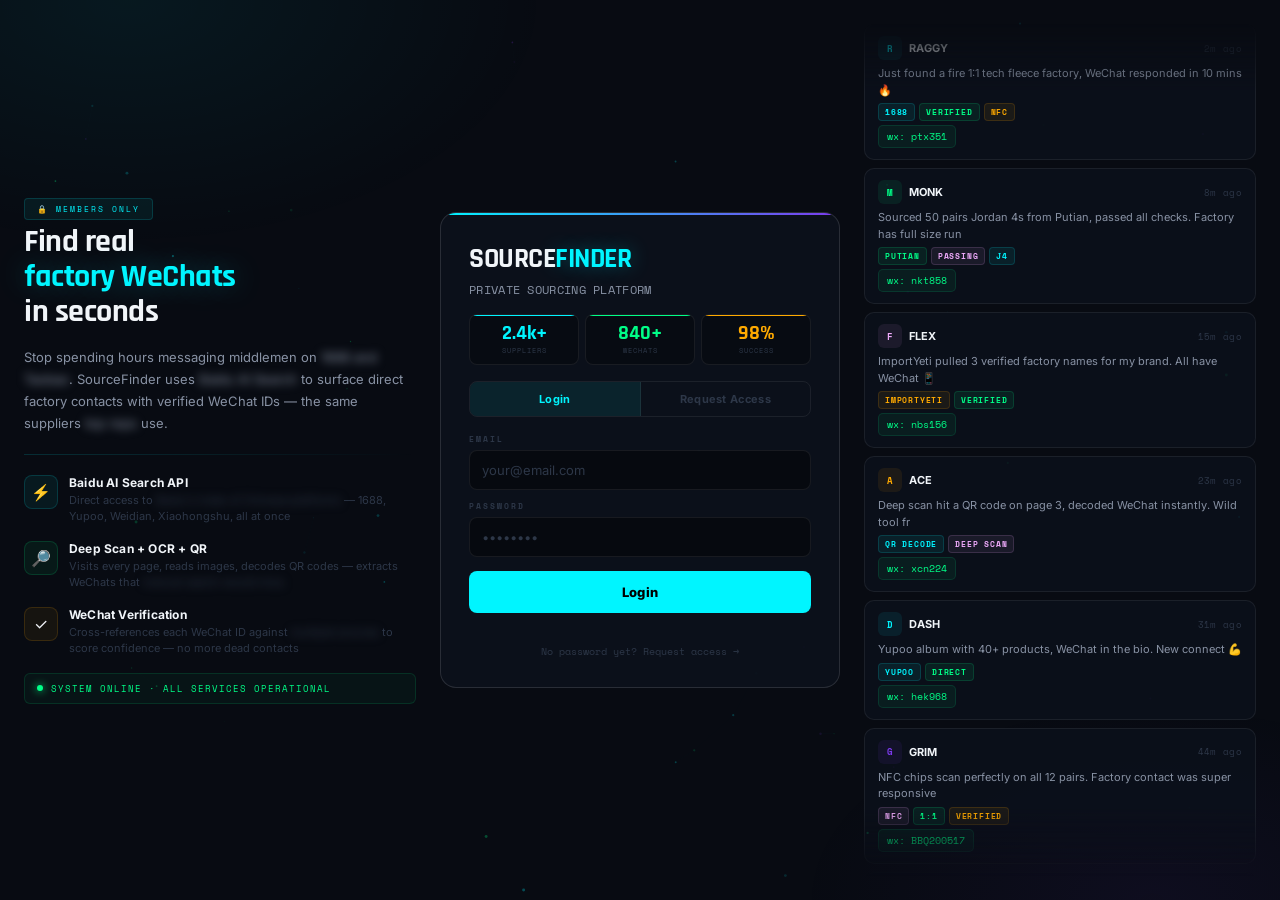
==== commit 995364f3: "Update access.html" ====
--- a/templates/access.html
+++ b/templates/access.html
@@ -4,377 +4,287 @@
   <meta charset="UTF-8"/>
   <meta name="viewport" content="width=device-width,initial-scale=1.0"/>
   <title>SourceFinder — Access</title>
-  <link href="https://fonts.googleapis.com/css2?family=Inter:wght@400;500;600;700;800&display=swap" rel="stylesheet"/>
+  <link href="https://fonts.googleapis.com/css2?family=Rajdhani:wght@500;600;700&family=Space+Mono:wght@400;700&family=Inter:wght@400;500;600;700;800&display=swap" rel="stylesheet"/>
   <style>
     *,*::before,*::after{box-sizing:border-box;margin:0;padding:0}
-    :root{--bg:#030d1a;--blue:#7dd3fc;--blue-dim:#1a6fa4;--border:rgba(125,211,252,.14);--text:#e8f4ff;--text2:#7aa5be;--text3:#2e5870;--green:#4ade80;--amber:#fbbf24;--purple:#a78bfa}
-    html,body{min-height:100%;font-family:'Inter',sans-serif;background:var(--bg);color:var(--text);overflow:hidden;height:100vh}
+    :root{
+      --bg:#080b12;--card:rgba(12,17,28,.95);--b:rgba(255,255,255,.07);--b2:rgba(255,255,255,.12);
+      --c:#00f5ff;--c2:#7c3aed;--g:#00ff88;--r:#ff4466;--a:#ffaa00;
+      --text:#f1f5f9;--text2:#8892a4;--text3:#2d3748;
+      --font:'Inter',sans-serif;--display:'Rajdhani',sans-serif;--mono:'Space Mono',monospace;
+    }
+    html,body{min-height:100%;font-family:var(--font);background:var(--bg);color:var(--text);overflow:hidden;height:100vh}
     canvas{position:fixed;inset:0;z-index:0;pointer-events:none}
-    .aurora{position:fixed;inset:0;z-index:0;pointer-events:none;overflow:hidden}
-    .aurora::before,.aurora::after{content:"";position:absolute;border-radius:50%;filter:blur(90px);opacity:.08;animation:drift 20s ease-in-out infinite}
-    .aurora::before{width:700px;height:400px;background:radial-gradient(ellipse,#0ea5e9,#6366f1,transparent);top:-120px;left:-120px}
-    .aurora::after{width:600px;height:350px;background:radial-gradient(ellipse,#06b6d4,#8b5cf6,transparent);bottom:-100px;right:-100px;animation-delay:-10s}
-    @keyframes drift{0%,100%{transform:translate(0,0)}33%{transform:translate(60px,35px)}66%{transform:translate(-35px,18px)}}
-
-    .b{filter:blur(4px);user-select:none;display:inline-block}
-
-    .page{position:fixed;inset:0;z-index:1;display:grid;grid-template-columns:1fr 380px 1fr;align-items:center;padding:24px;gap:24px}
-
-    /* WHY PANEL */
-    .why-panel{display:flex;flex-direction:column;gap:14px}
-    .why-title{font-size:11px;font-weight:700;letter-spacing:1.2px;text-transform:uppercase;color:var(--text3);margin-bottom:2px}
-    .why-headline{font-size:21px;font-weight:800;line-height:1.25;color:var(--text);margin-bottom:6px}
-    .why-headline span{background:linear-gradient(130deg,#7dd3fc,#a78bfa);-webkit-background-clip:text;-webkit-text-fill-color:transparent;background-clip:text}
-    .why-sub{font-size:13px;color:var(--text2);line-height:1.6;margin-bottom:4px}
-    .why-divider{height:1px;background:linear-gradient(to right,transparent,rgba(125,211,252,.15),transparent);margin:4px 0}
-    .why-point{display:flex;align-items:flex-start;gap:10px}
-    .why-icon{width:32px;height:32px;border-radius:9px;display:flex;align-items:center;justify-content:center;flex-shrink:0;font-size:15px}
-    .why-point-title{font-size:13px;font-weight:700;color:var(--text);margin-bottom:2px}
-    .why-point-desc{font-size:12px;color:var(--text3);line-height:1.5}
-    .why-lock-row{display:flex;align-items:center;gap:8px;font-size:11px;color:var(--text3);padding:10px 14px;background:rgba(125,211,252,.04);border:1px solid rgba(125,211,252,.1);border-radius:10px}
-    .lock-dot{width:6px;height:6px;border-radius:50%;background:var(--green);box-shadow:0 0 6px var(--green);flex-shrink:0}
-
-    /* CENTER CARD */
-    .card{background:rgba(6,18,38,.97);border:1px solid var(--border);border-radius:20px;padding:30px;backdrop-filter:blur(20px)}
-    .logo-row{display:flex;align-items:center;gap:8px;margin-bottom:5px}
-    .logo{font-size:23px;font-weight:800;letter-spacing:-1px;background:linear-gradient(130deg,#e8f4ff,#7dd3fc,#38bdf8);-webkit-background-clip:text;-webkit-text-fill-color:transparent;background-clip:text}
-    .sub{font-size:12px;color:var(--text2);margin-bottom:14px;line-height:1.5}
-    .stats-row{display:flex;gap:7px;margin-bottom:14px}
-    .stat-pill{flex:1;text-align:center;background:rgba(125,211,252,.06);border:1px solid rgba(125,211,252,.1);border-radius:8px;padding:7px 4px}
-    .stat-num{font-size:14px;font-weight:800;color:var(--blue)}
-    .stat-lbl{font-size:9px;color:var(--text3);margin-top:1px}
-    .tabs{display:flex;gap:4px;margin-bottom:14px;background:rgba(255,255,255,.03);border:1px solid var(--border);border-radius:10px;padding:4px}
-    .tab{flex:1;height:32px;border:none;border-radius:7px;background:transparent;color:var(--text3);font-size:12px;font-weight:600;font-family:inherit;cursor:pointer;transition:all .18s}
-    .tab.active{background:var(--blue-dim);color:var(--text)}
+
+    body::before{content:'';position:fixed;inset:0;z-index:0;pointer-events:none;
+      background:radial-gradient(ellipse 60% 50% at 10% 0%,rgba(0,245,255,.06) 0%,transparent 55%),
+                 radial-gradient(ellipse 50% 40% at 90% 100%,rgba(124,58,237,.06) 0%,transparent 55%);
+    }
+
+    .page{position:fixed;inset:0;z-index:1;display:grid;grid-template-columns:1fr 400px 1fr;align-items:center;padding:24px;gap:24px}
+
+    /* ── LEFT PANEL ── */
+    .why{display:flex;flex-direction:column;gap:16px}
+    .why-badge{font-family:var(--mono);font-size:8px;letter-spacing:2px;color:var(--c);background:rgba(0,245,255,.06);border:1px solid rgba(0,245,255,.15);border-radius:4px;padding:4px 12px;display:inline-block;margin-bottom:4px;text-transform:uppercase}
+    .why-title{font-family:var(--display);font-size:32px;font-weight:700;line-height:1.1;letter-spacing:-.5px;color:var(--text)}
+    .why-title span{color:var(--c);text-shadow:0 0 30px rgba(0,245,255,.3)}
+    .why-sub{font-size:13px;color:var(--text2);line-height:1.7}
+    .why-divider{height:1px;background:linear-gradient(90deg,rgba(0,245,255,.15),transparent);margin:4px 0}
+    .why-point{display:flex;align-items:flex-start;gap:11px}
+    .why-icon{width:34px;height:34px;border-radius:8px;display:flex;align-items:center;justify-content:center;flex-shrink:0;font-size:16px;border:1px solid var(--b)}
+    .why-point-title{font-size:12px;font-weight:700;color:var(--text);margin-bottom:2px;letter-spacing:.2px}
+    .why-point-desc{font-size:11px;color:var(--text3);line-height:1.5}
+    .b{filter:blur(5px);user-select:none}
+    .why-status{display:flex;align-items:center;gap:8px;font-family:var(--mono);font-size:9px;color:var(--g);letter-spacing:1px;padding:8px 12px;background:rgba(0,255,136,.04);border:1px solid rgba(0,255,136,.12);border-radius:6px}
+    .why-status-dot{width:6px;height:6px;border-radius:50%;background:var(--g);box-shadow:0 0 8px var(--g);animation:pulse 2s ease-in-out infinite;flex-shrink:0}
+    @keyframes pulse{0%,100%{opacity:1}50%{opacity:.3}}
+
+    /* ── CENTER CARD ── */
+    .card{background:var(--card);border:1px solid var(--b2);border-radius:16px;padding:28px;position:relative;overflow:hidden}
+    .card::before{content:'';position:absolute;top:0;left:0;right:0;height:2px;background:linear-gradient(90deg,var(--c),var(--c2))}
+
+    .logo{font-family:var(--display);font-size:28px;font-weight:700;letter-spacing:-.5px;margin-bottom:4px}
+    .logo-main{color:var(--text)}.logo-acc{color:var(--c);text-shadow:0 0 20px rgba(0,245,255,.3)}
+    .card-sub{font-size:12px;color:var(--text2);margin-bottom:16px;font-family:var(--mono);letter-spacing:.3px}
+
+    .stats-row{display:flex;gap:6px;margin-bottom:16px}
+    .stat{flex:1;text-align:center;background:rgba(0,0,0,.3);border:1px solid var(--b);border-radius:8px;padding:8px 4px;position:relative;overflow:hidden}
+    .stat::before{content:'';position:absolute;top:0;left:0;right:0;height:1px}
+    .stat:nth-child(1)::before{background:var(--c)}.stat:nth-child(2)::before{background:var(--g)}.stat:nth-child(3)::before{background:var(--a)}
+    .stat-n{font-family:var(--display);font-size:20px;font-weight:700;line-height:1}
+    .stat:nth-child(1) .stat-n{color:var(--c)}.stat:nth-child(2) .stat-n{color:var(--g)}.stat:nth-child(3) .stat-n{color:var(--a)}
+    .stat-l{font-family:var(--mono);font-size:7px;color:var(--text3);letter-spacing:1px;text-transform:uppercase;margin-top:2px}
+
+    .tabs{display:flex;gap:0;margin-bottom:16px;border:1px solid var(--b);border-radius:8px;overflow:hidden}
+    .tab{flex:1;height:34px;border:none;border-right:1px solid var(--b);background:transparent;color:var(--text3);font-size:11px;font-weight:700;font-family:var(--font);cursor:pointer;transition:all .15s;letter-spacing:.3px}
+    .tab:last-child{border-right:none}
+    .tab.active{background:rgba(0,245,255,.08);color:var(--c)}
     .panel{display:none}.panel.active{display:block}
-    label{display:block;font-size:10px;font-weight:700;letter-spacing:.7px;text-transform:uppercase;color:var(--text3);margin-bottom:4px}
-    input{width:100%;background:rgba(255,255,255,.04);border:1px solid var(--border);border-radius:9px;color:var(--text);font-size:13px;font-family:inherit;outline:none;padding:0 12px;height:40px;margin-bottom:10px;transition:border-color .2s}
-    textarea{width:100%;background:rgba(255,255,255,.04);border:1px solid var(--border);border-radius:9px;color:var(--text);font-size:13px;font-family:inherit;outline:none;padding:8px 12px;height:58px;margin-bottom:10px;resize:none;transition:border-color .2s}
-    input:focus,textarea:focus{border-color:rgba(125,211,252,.45)}
+
+    label{display:block;font-family:var(--mono);font-size:8px;font-weight:700;letter-spacing:2px;text-transform:uppercase;color:var(--text3);margin-bottom:5px}
+    input,textarea,select{width:100%;height:40px;padding:0 12px;background:rgba(0,0,0,.4);border:1px solid var(--b);border-radius:8px;color:var(--text);font-size:13px;font-family:var(--font);outline:none;margin-bottom:10px;transition:border-color .15s}
+    input:focus,select:focus{border-color:rgba(0,245,255,.4)}
+    textarea{height:72px;padding:10px 12px;resize:none}
     input::placeholder,textarea::placeholder{color:var(--text3)}
-    input.err{border-color:rgba(248,113,113,.5)!important}
-    .contact-row{display:flex;gap:6px;margin-bottom:10px}
-    .contact-row input{margin-bottom:0;flex:1}
-    .contact-or{display:flex;align-items:center;color:var(--text3);font-size:10px;font-weight:600;flex-shrink:0;padding-top:11px}
-    .btn{width:100%;height:42px;background:var(--blue-dim);border:1px solid rgba(125,211,252,.22);border-radius:9px;color:var(--text);font-size:13px;font-weight:700;font-family:inherit;cursor:pointer;transition:background .18s,transform .1s;margin-top:2px}
-    .btn:hover{background:#2596d4}.btn:active{transform:scale(.98)}
-    .btn:disabled{background:rgba(26,111,164,.22);color:var(--text3);cursor:not-allowed}
-    .msg{margin-top:10px;font-size:12px;text-align:center;min-height:16px}
-    .msg.success{color:var(--green)}.msg.error{color:#f87171}
-
-    /* FEED */
-    .feed-panel{height:100%;max-height:580px;position:relative;overflow:hidden}
-    .feed-panel::before{content:"";position:absolute;top:0;left:0;right:0;height:90px;background:linear-gradient(to bottom,var(--bg) 20%,transparent);z-index:2;pointer-events:none}
-    .feed-panel::after{content:"";position:absolute;bottom:0;left:0;right:0;height:90px;background:linear-gradient(to top,var(--bg) 20%,transparent);z-index:2;pointer-events:none}
-    .feed-live{position:absolute;top:10px;left:0;right:0;z-index:3;display:flex;align-items:center;gap:6px;padding:0 4px}
-    .feed-dot{width:7px;height:7px;border-radius:50%;background:var(--green);box-shadow:0 0 8px var(--green);animation:pulse 2s ease-in-out infinite;flex-shrink:0}
-    @keyframes pulse{0%,100%{opacity:1;transform:scale(1)}50%{opacity:.4;transform:scale(.8)}}
-    .feed-live-label{font-size:10px;font-weight:700;color:var(--green);letter-spacing:.8px;text-transform:uppercase}
-    .feed-count{font-size:10px;color:var(--text3);margin-left:auto}
-    .feed-scroller{position:absolute;top:0;left:0;right:0;display:flex;flex-direction:column;gap:10px;padding:36px 4px 20px;will-change:transform}
-
-    .fpost{background:rgba(7,20,40,.9);border:1px solid rgba(255,255,255,.07);border-radius:13px;padding:12px;flex-shrink:0}
-    .fp-header{display:flex;align-items:center;gap:8px;margin-bottom:8px}
-    .fp-avatar{width:28px;height:28px;border-radius:50%;display:flex;align-items:center;justify-content:center;font-size:11px;font-weight:700;flex-shrink:0}
-    .fp-name{font-size:12px;font-weight:700;color:#e7e9ea;line-height:1.2}
-    .fp-handle{font-size:10px;color:#536471}
-    .fp-verified{color:#1d9bf0;font-size:10px}
-    .fp-time{font-size:10px;color:#536471;margin-left:auto;white-space:nowrap}
-    .fp-text{font-size:12px;color:#c4cfd8;line-height:1.55;margin-bottom:7px}
-    .fp-tag{display:inline-block;font-size:9px;font-weight:700;border-radius:20px;padding:2px 9px;margin-bottom:7px;filter:blur(4px);user-select:none}
-    .fp-stats{display:flex;gap:14px;color:#536471;font-size:10px}
-    .fp-stat{display:flex;align-items:center;gap:3px}
-
-    @media(max-width:1050px){.why-panel{display:none}}
-    @media(max-width:750px){.feed-panel{display:none}.page{grid-template-columns:1fr}}
-    @media(max-width:500px){.page{padding:14px}}
+    input.err{border-color:rgba(255,68,102,.5)!important}
+
+    .btn{width:100%;height:42px;border:none;border-radius:8px;background:var(--c);color:#000;font-size:13px;font-weight:800;font-family:var(--font);cursor:pointer;transition:all .18s;letter-spacing:.3px;margin-top:4px}
+    .btn:hover{box-shadow:0 0 20px rgba(0,245,255,.4);transform:translateY(-1px)}
+    .btn:disabled{opacity:.4;cursor:not-allowed;transform:none;box-shadow:none}
+
+    .msg{font-size:11px;text-align:center;margin-top:8px;min-height:15px;font-family:var(--mono);letter-spacing:.3px}
+    .msg.err{color:var(--r)}.msg.ok{color:var(--g)}
+    .forgot{font-size:10px;color:var(--text3);text-align:center;margin-top:8px;font-family:var(--mono);cursor:pointer;transition:color .15s}
+    .forgot:hover{color:var(--c)}
+    .req-note{font-size:10px;color:var(--text3);font-family:var(--mono);line-height:1.5;margin-top:8px;padding:8px 10px;background:rgba(0,0,0,.2);border-radius:6px;border:1px solid var(--b)}
+
+    /* ── RIGHT FEED ── */
+    .feed{display:flex;flex-direction:column;gap:0;overflow:hidden;height:calc(100vh - 48px);mask-image:linear-gradient(to bottom,transparent 0%,black 8%,black 92%,transparent 100%)}
+    .feed-inner{display:flex;flex-direction:column;gap:8px;animation:scrollFeed 40s linear infinite}
+    @keyframes scrollFeed{0%{transform:translateY(0)}100%{transform:translateY(-50%)}}
+    .feed-item{background:rgba(12,17,28,.8);border:1px solid var(--b);border-radius:10px;padding:11px 13px;flex-shrink:0}
+    .feed-item-top{display:flex;align-items:center;gap:7px;margin-bottom:5px}
+    .feed-avatar{width:24px;height:24px;border-radius:6px;display:flex;align-items:center;justify-content:center;font-size:9px;font-weight:700;font-family:var(--mono);flex-shrink:0}
+    .feed-name{font-size:11px;font-weight:700;color:var(--text)}
+    .feed-time{font-size:9px;color:var(--text3);font-family:var(--mono);margin-left:auto;letter-spacing:.3px}
+    .feed-text{font-size:11px;color:var(--text2);line-height:1.5;margin-bottom:5px}
+    .feed-tags{display:flex;gap:4px;flex-wrap:wrap}
+    .feed-tag{font-size:8px;font-weight:700;font-family:var(--mono);letter-spacing:.8px;border-radius:4px;padding:2px 6px;text-transform:uppercase}
+    .ft-c{color:var(--c);background:rgba(0,245,255,.07);border:1px solid rgba(0,245,255,.15)}
+    .ft-g{color:var(--g);background:rgba(0,255,136,.07);border:1px solid rgba(0,255,136,.15)}
+    .ft-a{color:var(--a);background:rgba(255,170,0,.07);border:1px solid rgba(255,170,0,.15)}
+    .ft-p{color:#f0abfc;background:rgba(240,171,252,.07);border:1px solid rgba(240,171,252,.15)}
+    .feed-wc{font-family:var(--mono);font-size:10px;color:var(--g);background:rgba(0,255,136,.06);border:1px solid rgba(0,255,136,.12);border-radius:5px;padding:3px 8px;display:inline-block;margin-top:4px}
+
+    @media(max-width:900px){
+      .page{grid-template-columns:1fr;grid-template-rows:auto;overflow-y:auto;overflow-x:hidden;position:relative;padding:20px}
+      .why,.feed{display:none}
+      html,body{overflow:auto;height:auto}
+    }
   </style>
 </head>
 <body>
-  <canvas id="bg-canvas"></canvas>
-  <div class="aurora"></div>
-
-  <div class="page">
-
-    <!-- LEFT -->
-    <div class="why-panel">
+<canvas id="c"></canvas>
+
+<div class="page">
+  <!-- LEFT: WHY -->
+  <div class="why">
+    <div>
+      <div class="why-badge">🔒 Members Only</div>
+      <h2 class="why-title">Find real<br><span>factory WeChats</span><br>in seconds</h2>
+    </div>
+    <p class="why-sub">Stop spending hours messaging middlemen on <span class="b">1688 and Taobao</span>. SourceFinder uses <span class="b">Baidu AI Search</span> to surface direct factory contacts with verified WeChat IDs — the same suppliers <span class="b">top reps</span> use.</p>
+    <div class="why-divider"></div>
+    <div class="why-point">
+      <div class="why-icon" style="background:rgba(0,245,255,.06);border-color:rgba(0,245,255,.15)">⚡</div>
       <div>
-        <div class="why-title">Why SourceFinder</div>
-        <div class="why-headline">The sourcing tool <span>serious buyers</span> actually use</div>
-        <div class="why-sub">Most sourcing happens in private groups and closed forums. SourceFinder surfaces those contacts automatically — things that used to take days of digging now take minutes.</div>
-      </div>
-      <div class="why-divider"></div>
-      <div class="why-point">
-        <div class="why-icon" style="background:rgba(125,211,252,.1);border:1px solid rgba(125,211,252,.18)">🔍</div>
-        <div>
-          <div class="why-point-title">Finds what others can't</div>
-          <div class="why-point-desc"><span class="b">Proprietary scanning tech</span> extracts supplier contacts hidden inside product images — the ones factories don't want indexed publicly</div>
-        </div>
-      </div>
-      <div class="why-point">
-        <div class="why-icon" style="background:rgba(167,139,250,.1);border:1px solid rgba(167,139,250,.18)">🛡️</div>
-        <div>
-          <div class="why-point-title">Access is restricted for a reason</div>
-          <div class="why-point-desc">Supplier contacts are finite. Letting this go public would flood factories and burn every lead. Only verified buyers get in — no exceptions.</div>
-        </div>
-      </div>
-      <div class="why-point">
-        <div class="why-icon" style="background:rgba(74,222,128,.1);border:1px solid rgba(74,222,128,.18)">⚡</div>
-        <div>
-          <div class="why-point-title">Hours of work in seconds</div>
-          <div class="why-point-desc">What used to take days of searching <span class="b">private Chinese platforms</span> is now a single search. Every page and image scanned automatically.</div>
-        </div>
-      </div>
-      <div class="why-point">
-        <div class="why-icon" style="background:rgba(251,191,36,.1);border:1px solid rgba(251,191,36,.18)">🎯</div>
-        <div>
-          <div class="why-point-title">Built for real sourcing</div>
-          <div class="why-point-desc"><span class="b">Every search mode</span> is designed around actual use cases — not generic scraping. Members know what these modes are. You will too, once approved.</div>
-        </div>
-      </div>
-      <div class="why-divider"></div>
-      <div class="why-lock-row">
-        <div class="lock-dot"></div>
-        Access requires approval. Share your Discord or WeChat — we verify you're a real buyer before letting you in.
-      </div>
-    </div>
-
-    <!-- CENTER -->
-    <div>
-      <div class="card">
-        <div class="logo-row"><span style="font-size:18px">🔒</span><div class="logo">SourceFinder</div></div>
-        <p class="sub">Private Chinese supplier sourcing tool. Request access or login below.</p>
-        <div class="stats-row">
-          <div class="stat-pill"><div class="stat-num">2.4k+</div><div class="stat-lbl">Suppliers found</div></div>
-          <div class="stat-pill"><div class="stat-num">840+</div><div class="stat-lbl">Contacts pulled</div></div>
-          <div class="stat-pill"><div class="stat-num">98%</div><div class="stat-lbl">Success rate</div></div>
-        </div>
-        <div class="tabs">
-          <button class="tab active" onclick="switchTab('login')">Login</button>
-          <button class="tab" onclick="switchTab('request')">Request Access</button>
-        </div>
-        <div class="panel active" id="panel-login">
-          <label>Email</label>
-          <input type="email" id="loginEmail" placeholder="you@example.com"/>
-          <label>Password</label>
-          <input type="password" id="loginPass" placeholder="Your password"/>
-          <button class="btn" id="loginBtn" onclick="doLogin()">Login</button>
-          <p class="msg" id="loginMsg"></p>
-        </div>
-        <div class="panel" id="panel-request">
-          <label>Full name</label>
-          <input type="text" id="reqName" placeholder="John Smith"/>
-          <label>Email</label>
-          <input type="email" id="reqEmail" placeholder="you@example.com"/>
-          <label>Discord or WeChat <span style="color:#f87171;font-size:10px;font-weight:400;text-transform:none;letter-spacing:0">(required — how we reach you)</span></label>
-          <div class="contact-row">
-            <input type="text" id="reqDiscord" placeholder="Discord username"/>
-            <span class="contact-or">or</span>
-            <input type="text" id="reqWechat" placeholder="WeChat ID"/>
-          </div>
-          <label>What are you sourcing? <span style="color:var(--text3);font-weight:400;text-transform:none;letter-spacing:0;font-size:10px">(optional)</span></label>
-          <textarea id="reqUseCase" placeholder="Sneakers, clothing, electronics, bags..."></textarea>
-          <button class="btn" id="reqBtn" onclick="doRequest()">Request Access</button>
-          <p class="msg" id="reqMsg"></p>
-        </div>
-      </div>
-    </div>
-
-    <!-- RIGHT: Feed -->
-    <div class="feed-panel" id="feedPanel">
-      <div class="feed-live">
-        <div class="feed-dot"></div>
-        <span class="feed-live-label">Live activity</span>
-        <span class="feed-count" id="feedCount">247 searches today</span>
-      </div>
-      <div class="feed-scroller" id="feedScroller"></div>
-    </div>
-
+        <div class="why-point-title">Baidu AI Search API</div>
+        <div class="why-point-desc">Direct access to <span class="b">Baidu's index of Chinese platforms</span> — 1688, Yupoo, Weidian, Xiaohongshu, all at once</div>
+      </div>
+    </div>
+    <div class="why-point">
+      <div class="why-icon" style="background:rgba(0,255,136,.06);border-color:rgba(0,255,136,.15)">🔎</div>
+      <div>
+        <div class="why-point-title">Deep Scan + OCR + QR</div>
+        <div class="why-point-desc">Visits every page, reads images, decodes QR codes — extracts WeChats that <span class="b">manual search would miss</span></div>
+      </div>
+    </div>
+    <div class="why-point">
+      <div class="why-icon" style="background:rgba(255,170,0,.06);border-color:rgba(255,170,0,.15)">✓</div>
+      <div>
+        <div class="why-point-title">WeChat Verification</div>
+        <div class="why-point-desc">Cross-references each WeChat ID against <span class="b">multiple sources</span> to score confidence — no more dead contacts</div>
+      </div>
+    </div>
+    <div class="why-status">
+      <span class="why-status-dot"></span>
+      SYSTEM ONLINE · ALL SERVICES OPERATIONAL
+    </div>
   </div>
 
-  <script>
-  // Particles
-  (function(){
-    const c=document.getElementById("bg-canvas"),ctx=c.getContext("2d");
-    let W,H,dots=[],mouse={x:-999,y:-999};
-    const resize=()=>{W=c.width=window.innerWidth;H=c.height=window.innerHeight};
-    const mk=()=>({x:Math.random()*W,y:Math.random()*H,r:Math.random()*1.5+.3,vx:(Math.random()-.5)*.18,vy:(Math.random()-.5)*.18,a:Math.random()*.35+.07});
-    const init=()=>{resize();dots=Array.from({length:110},mk)};
-    const frame=()=>{
-      ctx.clearRect(0,0,W,H);
-      for(const d of dots){
-        const dx=d.x-mouse.x,dy=d.y-mouse.y,dist=Math.sqrt(dx*dx+dy*dy);
-        if(dist<100){d.vx+=(dx/dist)*.3;d.vy+=(dy/dist)*.3}
-        d.vx*=.98;d.vy*=.98;d.x+=d.vx;d.y+=d.vy;
-        if(d.x<-4)d.x=W+4;else if(d.x>W+4)d.x=-4;
-        if(d.y<-4)d.y=H+4;else if(d.y>H+4)d.y=-4;
-        ctx.beginPath();ctx.arc(d.x,d.y,d.r,0,Math.PI*2);
-        ctx.fillStyle=`rgba(180,220,255,${d.a})`;ctx.fill();
-      }
-      requestAnimationFrame(frame);
-    };
-    window.addEventListener("mousemove",e=>{mouse.x=e.clientX;mouse.y=e.clientY});
-    init();frame();window.addEventListener("resize",resize);
-  })();
-
-  // Feed posts — platform names blurred, features redacted
-  const POSTS=[
-    {name:"Marcus K.",handle:"marcusk_resell",initials:"MK",color:"#1d9bf0",bg:"rgba(29,155,240,.2)",verified:true,
-     text:'Found a factory making what I needed with <b>special auth chips</b> in 10 min. Used to spend days digging. Actual cheat code 🔥',
-     tag:"[redacted]",tagColor:"#a78bfa",tagBg:"rgba(167,139,250,.1)",likes:"847",reposts:"234",replies:"91"},
-    {name:"Tyler L.",handle:"tyler_drip",initials:"TL",color:"#a78bfa",bg:"rgba(167,139,250,.2)",verified:false,
-     text:'The <b>image scanner</b> pulled a supplier contact straight from a product banner. I thought it was broken then it just worked 👀',
-     tag:"[redacted]",tagColor:"#2dd4bf",tagBg:"rgba(45,212,191,.1)",likes:"1.2k",reposts:"389",replies:"145"},
-    {name:"Alex J.",handle:"alexj_imports",initials:"AJ",color:"#4ade80",bg:"rgba(74,222,128,.2)",verified:true,
-     text:'Found a forwarder for my route for way less than my last agent was charging. Already shipped 3 orders through them 🙌',
-     tag:"[redacted]",tagColor:"#4ade80",tagBg:"rgba(74,222,128,.1)",likes:"2.1k",reposts:"567",replies:"203"},
-    {name:"Ryan W.",handle:"ryanw_fits",initials:"RW",color:"#fbbf24",bg:"rgba(251,191,36,.2)",verified:false,
-     text:'Used the <b>smart refresh feature</b> on one of the Chinese platform modes. 30+ different suppliers in a few clicks. Found my main plug',
-     tag:"[redacted]",tagColor:"#fbbf24",tagBg:"rgba(251,191,36,.1)",likes:"934",reposts:"278",replies:"88"},
-    {name:"Sophie K.",handle:"sophiek_source",initials:"SK",color:"#2dd4bf",bg:"rgba(45,212,191,.2)",verified:true,
-     text:'<b>The QR feature</b> decoded a supplier contact from a product image on the first try. Was fully skeptical until it worked lmao',
-     tag:"[redacted]",tagColor:"#7dd3fc",tagBg:"rgba(125,211,252,.1)",likes:"1.8k",reposts:"445",replies:"167"},
-    {name:"Dev M.",handle:"devm_wholesale",initials:"DM",color:"#f87171",bg:"rgba(248,113,113,.2)",verified:false,
-     text:'Searched using the <b>social platform mode</b> for luxury bags. Got 8 verified supplier contacts in one search. No debate this is the plug',
-     tag:"[redacted]",tagColor:"#f87171",tagBg:"rgba(248,113,113,.1)",likes:"3.4k",reposts:"891",replies:"312"},
-    {name:"Jamie T.",handle:"jamiet_resell",initials:"JT",color:"#38bdf8",bg:"rgba(56,189,248,.2)",verified:true,
-     text:'The <b>confidence scoring system</b> is actually accurate. Every top-rated contact I hit up has been a legit factory. 10/10',
-     tag:"[redacted]",tagColor:"#38bdf8",tagBg:"rgba(56,189,248,.1)",likes:"654",reposts:"189",replies:"72"},
-    {name:"Chris V.",handle:"chrisv_source",initials:"CV",color:"#c084fc",bg:"rgba(192,132,252,.2)",verified:false,
-     text:'The <b>resale/surplus platform mode</b> is a goldmine for factory overstock. Found samples for basically nothing. Crazy finds',
-     tag:"[redacted]",tagColor:"#c084fc",tagBg:"rgba(192,132,252,.1)",likes:"1.1k",reposts:"334",replies:"128"},
-    {name:"Mia R.",handle:"mia_sourcing",initials:"MR",color:"#fb923c",bg:"rgba(251,146,60,.2)",verified:true,
-     text:'<b>Deep scan mode</b> on one of the B2B pages found 3 supplier contacts the normal search completely missed. Worth every second',
-     tag:"[redacted]",tagColor:"#fb923c",tagBg:"rgba(251,146,60,.1)",likes:"743",reposts:"201",replies:"64"},
-    {name:"Kai B.",handle:"kaib_resell",initials:"KB",color:"#34d399",bg:"rgba(52,211,153,.2)",verified:false,
-     text:'The <b>copy all contacts</b> button is so slept on. Grabbed like 12 suppliers from one search and messaged them all in 5 minutes',
-     tag:"[redacted]",tagColor:"#34d399",tagBg:"rgba(52,211,153,.1)",likes:"512",reposts:"143",replies:"47"},
-    {name:"Priya S.",handle:"priyas_import",initials:"PS",color:"#e879f9",bg:"rgba(232,121,249,.2)",verified:true,
-     text:'Used the <b>factory direct search mode</b> and got wholesale pricing. Saving like 40% vs what I was paying to middlemen before',
-     tag:"[redacted]",tagColor:"#e879f9",tagBg:"rgba(232,121,249,.1)",likes:"1.5k",reposts:"412",replies:"189"},
-    {name:"Sam K.",handle:"samk_plugs",initials:"SK",color:"#60a5fa",bg:"rgba(96,165,250,.2)",verified:false,
-     text:'Found a <b>passing supplier</b> with all the right specs through the specialized mode. Contacts are legit and actually respond fast',
-     tag:"[redacted]",tagColor:"#60a5fa",tagBg:"rgba(96,165,250,.1)",likes:"2.8k",reposts:"734",replies:"267"},
-  ];
-
-  const TIMES=["just now","1m ago","2m ago","3m ago","5m ago","7m ago","10m ago","14m ago","18m ago","23m ago","31m ago","42m ago","1h ago"];
-
-  function buildPost(p,idx){
-    const div=document.createElement("div");
-    div.className="fpost";
-    div.innerHTML=`
-      <div class="fp-header">
-        <div class="fp-avatar" style="background:${p.bg};color:${p.color}">${p.initials}</div>
-        <div>
-          <div class="fp-name">${p.name}${p.verified?' <span class="fp-verified">✓</span>':''}</div>
-          <div class="fp-handle">@${p.handle}</div>
-        </div>
-        <div class="fp-time">${TIMES[idx%TIMES.length]}</div>
-      </div>
-      <div class="fp-text">${p.text}</div>
-      <div class="fp-tag" style="color:${p.tagColor};background:${p.tagBg};border:1px solid ${p.tagColor}33">${p.tag}</div>
-      <div class="fp-stats">
-        <span class="fp-stat">💬 ${p.replies}</span>
-        <span class="fp-stat">🔁 ${p.reposts}</span>
-        <span class="fp-stat">❤️ ${p.likes}</span>
-      </div>`;
-    return div;
-  }
-
-  // Infinite smooth scroll
-  const scroller=document.getElementById("feedScroller");
-  const panel=document.getElementById("feedPanel");
-  let postIdx=0;
-  let scrollY=0;
-
-  function addPost(){
-    const p=POSTS[postIdx%POSTS.length];
-    const el=buildPost(p,postIdx);
-    scroller.appendChild(el);
-    postIdx++;
-  }
-
-  // Seed initial posts
-  for(let i=0;i<10;i++) addPost();
-
-  function animate(){
-    scrollY+=0.5;
-    const realH=scroller.scrollHeight;
-    const panelH=panel.offsetHeight||580;
-
-    if(scrollY>realH-panelH*1.5){
-      for(let i=0;i<3;i++) addPost();
-      // Clean up old nodes
-      while(scroller.children.length>35){
-        const removed=scroller.firstChild;
-        const h=removed.offsetHeight+10;
-        scroller.removeChild(removed);
-        scrollY-=h;
-      }
-    }
-
-    scroller.style.transform=`translateY(-${scrollY}px)`;
-    requestAnimationFrame(animate);
-  }
-
-  setTimeout(()=>requestAnimationFrame(animate),150);
-
-  // Tick up search count
-  let searchCount=247;
-  setInterval(()=>{
-    searchCount+=Math.floor(Math.random()*3)+1;
-    const el=document.getElementById("feedCount");
-    if(el) el.textContent=`${searchCount} searches today`;
-  },9000);
-
-  function switchTab(tab){
-    document.querySelectorAll(".tab").forEach((t,i)=>t.classList.toggle("active",(i===0&&tab==="login")||(i===1&&tab==="request")));
-    document.getElementById("panel-login").classList.toggle("active",tab==="login");
-    document.getElementById("panel-request").classList.toggle("active",tab==="request");
-  }
-
-  async function doLogin(){
-    const btn=document.getElementById("loginBtn"),msg=document.getElementById("loginMsg");
-    const email=document.getElementById("loginEmail").value.trim();
-    const password=document.getElementById("loginPass").value.trim();
-    if(!email||!password){msg.className="msg error";msg.textContent="Enter email and password.";return}
-    btn.disabled=true;btn.textContent="Logging in...";msg.className="msg";msg.textContent="";
-    try{
-      const r=await fetch("/login",{method:"POST",headers:{"Content-Type":"application/json"},body:JSON.stringify({email,password})});
-      const data=await r.json();
-      if(r.ok){msg.className="msg success";msg.textContent="Welcome! Loading...";setTimeout(()=>location.reload(),700)}
-      else{msg.className="msg error";msg.textContent=data.error||"Invalid credentials.";btn.disabled=false;btn.textContent="Login"}
-    }catch{msg.className="msg error";msg.textContent="Network error.";btn.disabled=false;btn.textContent="Login"}
-  }
-
-  async function doRequest(){
-    const btn=document.getElementById("reqBtn"),msg=document.getElementById("reqMsg");
-    const name=document.getElementById("reqName").value.trim();
-    const email=document.getElementById("reqEmail").value.trim();
-    const discord=document.getElementById("reqDiscord").value.trim();
-    const wechat=document.getElementById("reqWechat").value.trim();
-    const usecase=document.getElementById("reqUseCase").value.trim();
-    if(!name){msg.className="msg error";msg.textContent="Please enter your name.";return}
-    if(!email){msg.className="msg error";msg.textContent="Please enter your email.";return}
-    if(!discord&&!wechat){
-      document.getElementById("reqDiscord").classList.add("err");
-      document.getElementById("reqWechat").classList.add("err");
-      msg.className="msg error";msg.textContent="Enter Discord or WeChat — we need this to reach you.";return
-    }
-    document.getElementById("reqDiscord").classList.remove("err");
-    document.getElementById("reqWechat").classList.remove("err");
-    btn.disabled=true;btn.textContent="Sending...";msg.className="msg";msg.textContent="";
-    try{
-      const r=await fetch("/request-access",{method:"POST",headers:{"Content-Type":"application/json"},body:JSON.stringify({name,email,discord,wechat,reason:usecase})});
-      const data=await r.json();
-      if(data.status==="submitted"){msg.className="msg success";msg.textContent="Request sent! We'll message you on Discord or WeChat.";btn.textContent="Sent ✓"}
-      else if(data.status==="already_requested"){msg.className="msg";msg.textContent="Already requested — sit tight!";btn.disabled=false;btn.textContent="Request Access"}
-      else if(data.status==="already_approved"){msg.className="msg success";msg.textContent="You're approved! Use the Login tab.";btn.textContent="Already approved ✓"}
-      else{msg.className="msg error";msg.textContent=data.error||"Error.";btn.disabled=false;btn.textContent="Request Access"}
-    }catch{msg.className="msg error";msg.textContent="Network error.";btn.disabled=false;btn.textContent="Request Access"}
-  }
-
-  document.addEventListener("keydown",e=>{if(e.key==="Enter"&&document.getElementById("panel-login").classList.contains("active"))doLogin()});
-  </script>
+  <!-- CENTER: LOGIN CARD -->
+  <div class="card">
+    <div class="logo"><span class="logo-main">SOURCE</span><span class="logo-acc">FINDER</span></div>
+    <div class="card-sub">PRIVATE SOURCING PLATFORM</div>
+
+    <div class="stats-row">
+      <div class="stat"><div class="stat-n">2.4k+</div><div class="stat-l">Suppliers</div></div>
+      <div class="stat"><div class="stat-n">840+</div><div class="stat-l">WeChats</div></div>
+      <div class="stat"><div class="stat-n">98%</div><div class="stat-l">Success</div></div>
+    </div>
+
+    <div class="tabs">
+      <button class="tab active" onclick="switchTab('login',this)">Login</button>
+      <button class="tab" onclick="switchTab('request',this)">Request Access</button>
+    </div>
+
+    <!-- LOGIN -->
+    <div class="panel active" id="panel-login">
+      <label for="email">Email</label>
+      <input type="email" id="email" placeholder="your@email.com"/>
+      <label for="password">Password</label>
+      <input type="password" id="password" placeholder="••••••••"/>
+      <button class="btn" id="loginBtn" onclick="doLogin()">Login</button>
+      <div class="msg" id="loginMsg"></div>
+      <div class="forgot" onclick="switchTab('request',document.querySelectorAll('.tab')[1])">No password yet? Request access →</div>
+    </div>
+
+    <!-- REQUEST -->
+    <div class="panel" id="panel-request">
+      <label for="rname">Name</label>
+      <input type="text" id="rname" placeholder="Your name"/>
+      <label for="remail">Email</label>
+      <input type="email" id="remail" placeholder="your@email.com"/>
+      <label for="rdiscord">Discord or WeChat</label>
+      <input type="text" id="rdiscord" placeholder="Discord: user#1234 or WeChat ID"/>
+      <label for="rwhy">Why do you want access?</label>
+      <textarea id="rwhy" placeholder="What are you sourcing? How did you find SourceFinder?"></textarea>
+      <button class="btn" id="requestBtn" onclick="doRequest()" style="background:var(--c2);color:#fff">Request Access</button>
+      <div class="msg" id="requestMsg"></div>
+      <div class="req-note">Requests reviewed within 24hrs. Admin will DM you your password via Discord or WeChat.</div>
+    </div>
+  </div>
+
+  <!-- RIGHT: LIVE FEED -->
+  <div class="feed">
+    <div class="feed-inner" id="feedInner"></div>
+  </div>
+</div>
+
+<script>
+// Canvas particles
+const cv=document.getElementById('c'),ctx=cv.getContext('2d');
+let W,H,pts=[];
+function rsz(){W=cv.width=innerWidth;H=cv.height=innerHeight}
+window.addEventListener('resize',rsz);rsz();
+class P{constructor(){this.x=Math.random()*W;this.y=Math.random()*H;this.vx=(Math.random()-.5)*.25;this.vy=(Math.random()-.5)*.25;this.r=Math.random()*1.2+.3;this.a=Math.random()*.3+.05;this.life=Math.random()*400+200;this.age=0;this.c=['rgba(0,245,255,','rgba(124,58,237,','rgba(0,255,136,'][Math.floor(Math.random()*3)]}
+update(){this.x+=this.vx;this.y+=this.vy;this.age++;if(this.x<0)this.x=W;if(this.x>W)this.x=0;if(this.y<0)this.y=H;if(this.y>H)this.y=0}
+draw(){const f=this.age<30?this.age/30:this.age>this.life-30?(this.life-this.age)/30:1;ctx.beginPath();ctx.arc(this.x,this.y,this.r,0,Math.PI*2);ctx.fillStyle=this.c+(this.a*f)+')';ctx.fill()}
+dead(){return this.age>=this.life}}
+for(let i=0;i<60;i++)pts.push(new P());
+function frame(){ctx.clearRect(0,0,W,H);
+  for(let i=0;i<pts.length;i++)for(let j=i+1;j<pts.length;j++){const dx=pts[i].x-pts[j].x,dy=pts[i].y-pts[j].y,d=Math.sqrt(dx*dx+dy*dy);if(d<100){ctx.beginPath();ctx.moveTo(pts[i].x,pts[i].y);ctx.lineTo(pts[j].x,pts[j].y);ctx.strokeStyle='rgba(0,245,255,'+(0.05*(1-d/100))+')';ctx.lineWidth=.4;ctx.stroke()}}
+  pts=pts.filter(p=>{p.update();p.draw();return!p.dead()});
+  while(pts.length<60)pts.push(new P());
+  requestAnimationFrame(frame)}
+frame();
+
+// Tabs
+function switchTab(name,btn){
+  document.querySelectorAll('.tab').forEach(t=>t.classList.remove('active'));
+  btn.classList.add('active');
+  document.querySelectorAll('.panel').forEach(p=>p.classList.remove('active'));
+  document.getElementById('panel-'+name).classList.add('active');
+}
+
+// Login
+async function doLogin(){
+  const email=document.getElementById('email').value.trim();
+  const password=document.getElementById('password').value;
+  const msg=document.getElementById('loginMsg');
+  const btn=document.getElementById('loginBtn');
+  if(!email||!password){msg.className='msg err';msg.textContent='Fill in all fields.';return}
+  btn.disabled=true;btn.textContent='Logging in...';msg.className='msg';msg.textContent='';
+  try{
+    const r=await fetch('/login',{method:'POST',headers:{'Content-Type':'application/json'},body:JSON.stringify({email,password})});
+    const d=await r.json();
+    if(d.ok){msg.className='msg ok';msg.textContent='✓ Welcome back!';setTimeout(()=>window.location.href='/',800)}
+    else{msg.className='msg err';msg.textContent=d.error||'Login failed.';btn.disabled=false;btn.textContent='Login'}
+  }catch{msg.className='msg err';msg.textContent='Network error.';btn.disabled=false;btn.textContent='Login'}
+}
+
+// Request
+async function doRequest(){
+  const name=document.getElementById('rname').value.trim();
+  const email=document.getElementById('remail').value.trim();
+  const discord=document.getElementById('rdiscord').value.trim();
+  const why=document.getElementById('rwhy').value.trim();
+  const msg=document.getElementById('requestMsg');
+  const btn=document.getElementById('requestBtn');
+  if(!name||!email||!discord){msg.className='msg err';msg.textContent='Name, email and Discord/WeChat required.';return}
+  btn.disabled=true;btn.textContent='Sending...';msg.className='msg';msg.textContent='';
+  try{
+    const r=await fetch('/request-access',{method:'POST',headers:{'Content-Type':'application/json'},body:JSON.stringify({name,email,discord,why})});
+    const d=await r.json();
+    if(d.ok){msg.className='msg ok';msg.textContent='✓ Request sent! We\'ll DM you within 24hrs.';btn.textContent='Sent!'}
+    else{msg.className='msg err';msg.textContent=d.error||'Error.';btn.disabled=false;btn.textContent='Request Access'}
+  }catch{msg.className='msg err';msg.textContent='Network error.';btn.disabled=false;btn.textContent='Request Access'}
+}
+
+// Enter key
+document.addEventListener('keydown',e=>{if(e.key==='Enter'){const panel=document.querySelector('.panel.active');if(panel.id==='panel-login')doLogin();else doRequest()}});
+
+// Live feed
+const POSTS=[
+  {name:'RAGGY',color:'#00f5ff',bg:'rgba(0,245,255,.08)',text:'Just found a fire 1:1 tech fleece factory, WeChat responded in 10 mins 🔥',wc:'ptx351',tags:['1688','VERIFIED','NFC'],tc:['ft-c','ft-g','ft-a'],time:'2m ago'},
+  {name:'MONK',color:'#00ff88',bg:'rgba(0,255,136,.08)',text:'Sourced 50 pairs Jordan 4s from Putian, passed all checks. Factory has full size run',wc:'nkt858',tags:['PUTIAN','PASSING','J4'],tc:['ft-g','ft-p','ft-c'],time:'8m ago'},
+  {name:'FLEX',color:'#f0abfc',bg:'rgba(240,171,252,.08)',text:'ImportYeti pulled 3 verified factory names for my brand. All have WeChat 📱',wc:'nbs156',tags:['IMPORTYETI','VERIFIED'],tc:['ft-a','ft-g'],time:'15m ago'},
+  {name:'ACE',color:'#ffaa00',bg:'rgba(255,170,0,.08)',text:'Deep scan hit a QR code on page 3, decoded WeChat instantly. Wild tool fr',wc:'xcn224',tags:['QR DECODE','DEEP SCAN'],tc:['ft-c','ft-p'],time:'23m ago'},
+  {name:'DASH',color:'#00f5ff',bg:'rgba(0,245,255,.08)',text:'Yupoo album with 40+ products, WeChat in the bio. New connect 💪',wc:'hek968',tags:['YUPOO','DIRECT'],tc:['ft-c','ft-g'],time:'31m ago'},
+  {name:'GRIM',color:'#7c3aed',bg:'rgba(124,58,237,.08)',text:'NFC chips scan perfectly on all 12 pairs. Factory contact was super responsive',wc:'BBQ200517',tags:['NFC','1:1','VERIFIED'],tc:['ft-p','ft-g','ft-a'],time:'44m ago'},
+  {name:'ZEN',color:'#00ff88',bg:'rgba(0,255,136,.08)',text:'Freight forwarder found through tool, $3.2/kg to USA, way cheaper than before',tags:['FREIGHT','USA ROUTE'],tc:['ft-g','ft-c'],time:'52m ago'},
+  {name:'RYZE',color:'#f0abfc',bg:'rgba(240,171,252,.08)',text:'Factory replied with price list same day. Smaller MOQ than expected 🙌',wc:'ptw160',tags:['LOW MOQ','FACTORY DIRECT'],tc:['ft-c','ft-p'],time:'1h ago'},
+  {name:'KASH',color:'#ffaa00',bg:'rgba(255,170,0,.08)',text:'OCR pulled WeChat from a blurry image. Stuff I\'d never find manually',wc:'xtb881',tags:['OCR','IMAGE SCAN'],tc:['ft-a','ft-c'],time:'1h ago'},
+  {name:'NOVA',color:'#00f5ff',bg:'rgba(0,245,255,.08)',text:'Three verified factories for same product. Comparing quotes now',tags:['COMPARISON','SOURCING'],tc:['ft-g','ft-c'],time:'2h ago'},
+];
+
+function buildFeed(){
+  const inner=document.getElementById('feedInner');
+  const doubled=[...POSTS,...POSTS];
+  inner.innerHTML=doubled.map(p=>`
+    <div class="feed-item">
+      <div class="feed-item-top">
+        <div class="feed-avatar" style="background:${p.bg};border-color:${p.color}22;color:${p.color}">${p.name[0]}</div>
+        <span class="feed-name">${p.name}</span>
+        <span class="feed-time">${p.time}</span>
+      </div>
+      <div class="feed-text">${p.text}</div>
+      <div class="feed-tags">${p.tags.map((t,i)=>`<span class="feed-tag ${p.tc[i]||'ft-c'}">${t}</span>`).join('')}</div>
+      ${p.wc?`<div class="feed-wc">wx: ${p.wc}</div>`:''}
+    </div>
+  `).join('');
+}
+buildFeed();
+</script>
 </body>
 </html>
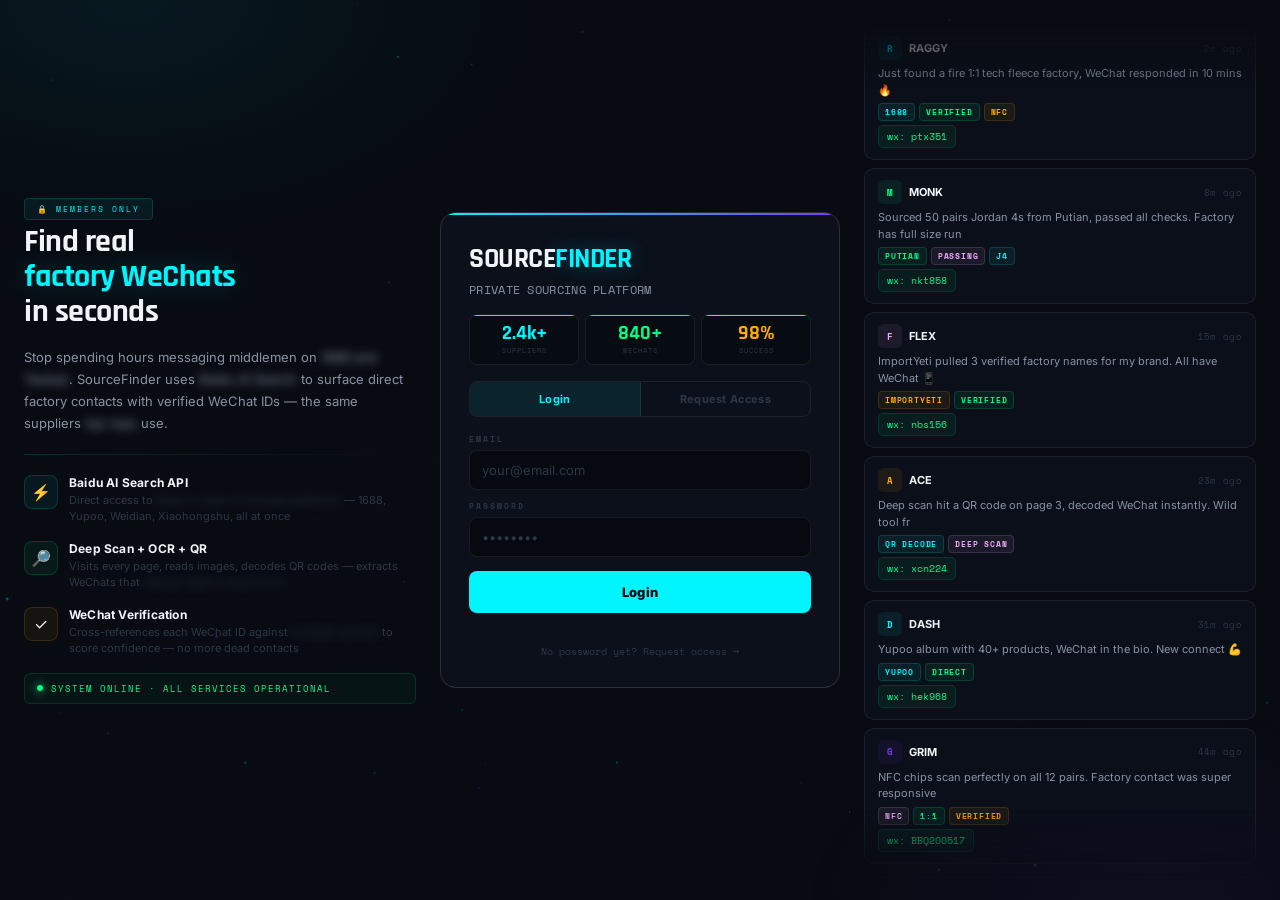
==== commit 650ff2e4: "Update access.html" ====
--- a/templates/access.html
+++ b/templates/access.html
@@ -229,6 +229,14 @@
     const r=await fetch('/login',{method:'POST',headers:{'Content-Type':'application/json'},body:JSON.stringify({email,password})});
     const d=await r.json();
     if(d.ok){msg.className='msg ok';msg.textContent='✓ Welcome back!';setTimeout(()=>window.location.href='/',800)}
+    else if(d.needs_password){
+      // Show set password overlay
+      document.getElementById('setPwEmail').value=d.email||email;
+      const ov=document.getElementById('setPwOverlay');
+      ov.style.display='flex';
+      msg.className='msg';msg.textContent='';
+      btn.disabled=false;btn.textContent='Login';
+    }
     else{msg.className='msg err';msg.textContent=d.error||'Login failed.';btn.disabled=false;btn.textContent='Login'}
   }catch{msg.className='msg err';msg.textContent='Network error.';btn.disabled=false;btn.textContent='Login'}
 }
@@ -251,6 +259,23 @@
   }catch{msg.className='msg err';msg.textContent='Network error.';btn.disabled=false;btn.textContent='Request Access'}
 }
 
+// Set password (first time)
+async function doSetPassword(){
+  const email=document.getElementById('setPwEmail').value;
+  const pass=document.getElementById('setPwPass').value;
+  const confirm=document.getElementById('setPwConfirm').value;
+  const msg=document.getElementById('setPwMsg');
+  if(pass.length<6){msg.textContent='Password must be at least 6 characters.';return}
+  if(pass!==confirm){msg.textContent='Passwords do not match.';return}
+  msg.textContent='Setting password...';
+  try{
+    const r=await fetch('/set-password',{method:'POST',headers:{'Content-Type':'application/json'},body:JSON.stringify({email,password:pass})});
+    const d=await r.json();
+    if(d.ok){msg.style.color='#00ff88';msg.textContent='✓ Password set! Entering...';setTimeout(()=>window.location.href='/',800)}
+    else{msg.textContent=d.error||'Error setting password.'}
+  }catch{msg.textContent='Network error.'}
+}
+
 // Enter key
 document.addEventListener('keydown',e=>{if(e.key==='Enter'){const panel=document.querySelector('.panel.active');if(panel.id==='panel-login')doLogin();else doRequest()}});
 
@@ -285,6 +310,22 @@
   `).join('');
 }
 buildFeed();
+
+async function doSetPw(email){
+  const pw1=document.getElementById('spPw1').value;
+  const pw2=document.getElementById('spPw2').value;
+  const msg=document.getElementById('spMsg');
+  const btn=document.getElementById('spBtn');
+  if(pw1.length<6){msg.className='msg err';msg.textContent='At least 6 characters.';return}
+  if(pw1!==pw2){msg.className='msg err';msg.textContent="Passwords don't match.";return}
+  btn.disabled=true;btn.textContent='Setting password...';
+  try{
+    const r=await fetch('/set-password',{method:'POST',headers:{'Content-Type':'application/json'},body:JSON.stringify({email,password:pw1})});
+    const d=await r.json();
+    if(d.ok){msg.className='msg ok';msg.textContent='✓ Done! Loading...';setTimeout(()=>location.href='/',700)}
+    else{msg.className='msg err';msg.textContent=d.error||'Error.';btn.disabled=false;btn.textContent='Set Password & Login'}
+  }catch{msg.className='msg err';msg.textContent='Network error.';btn.disabled=false;btn.textContent='Set Password & Login'}
+}
 </script>
 </body>
 </html>
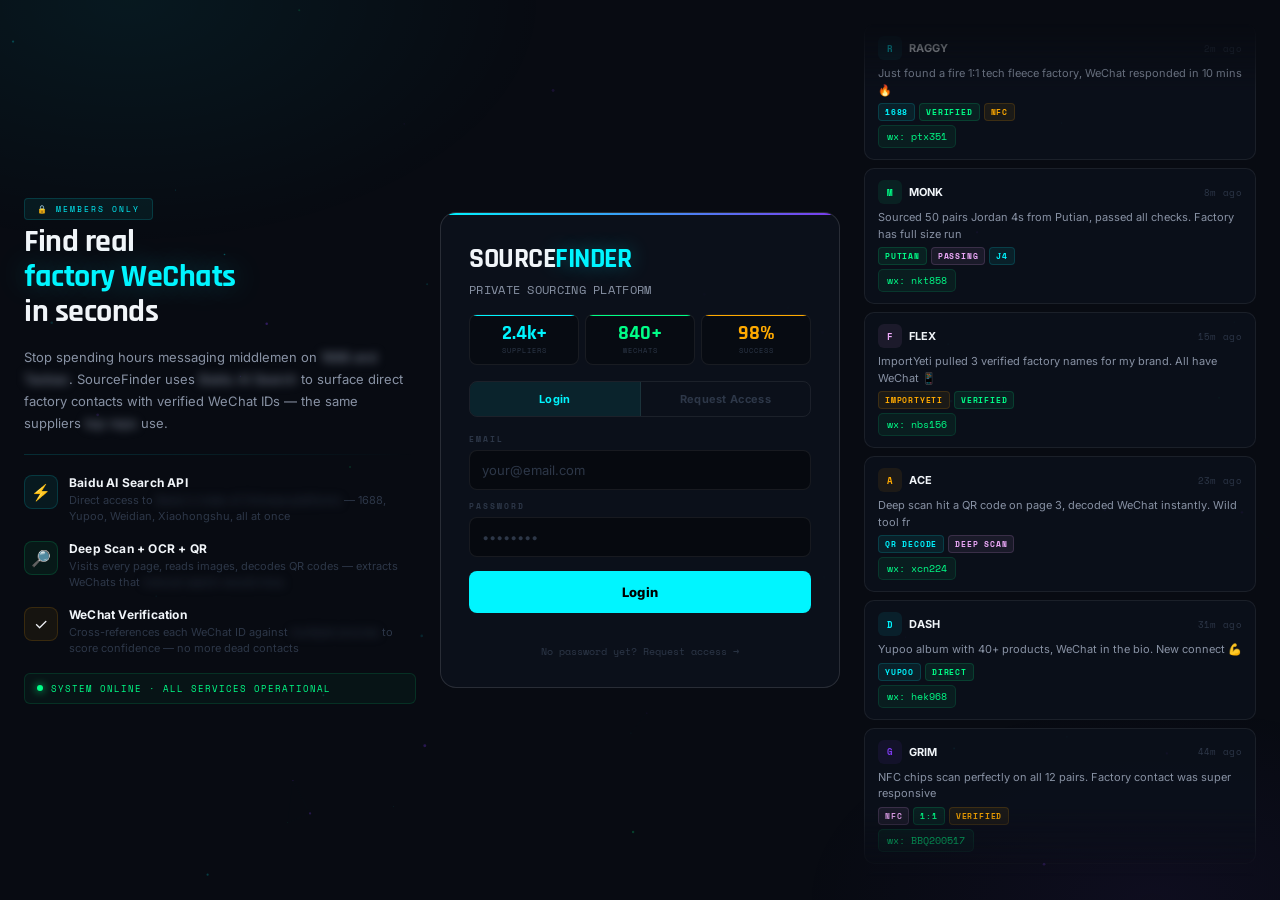
==== commit 2b0e17ee: "Update access.html" ====
--- a/templates/access.html
+++ b/templates/access.html
@@ -179,9 +179,13 @@
       <input type="text" id="rdiscord" placeholder="Discord: user#1234 or WeChat ID"/>
       <label for="rwhy">Why do you want access?</label>
       <textarea id="rwhy" placeholder="What are you sourcing? How did you find SourceFinder?"></textarea>
-      <button class="btn" id="requestBtn" onclick="doRequest()" style="background:var(--c2);color:#fff">Request Access</button>
+      <label for="rpw">Set Your Password</label>
+      <input type="password" id="rpw" placeholder="Choose a password (6+ chars)"/>
+      <label for="rpw2">Confirm Password</label>
+      <input type="password" id="rpw2" placeholder="Confirm password"/>
+      <button class="btn" id="requestBtn" onclick="doRequest()" style="background:var(--c2);color:#fff">Submit Request</button>
       <div class="msg" id="requestMsg"></div>
-      <div class="req-note">Requests reviewed within 24hrs. Admin will DM you your password via Discord or WeChat.</div>
+      <div class="req-note">Your request will be reviewed. Once approved you can log in with this password — no waiting for us to send you one.</div>
     </div>
   </div>
 
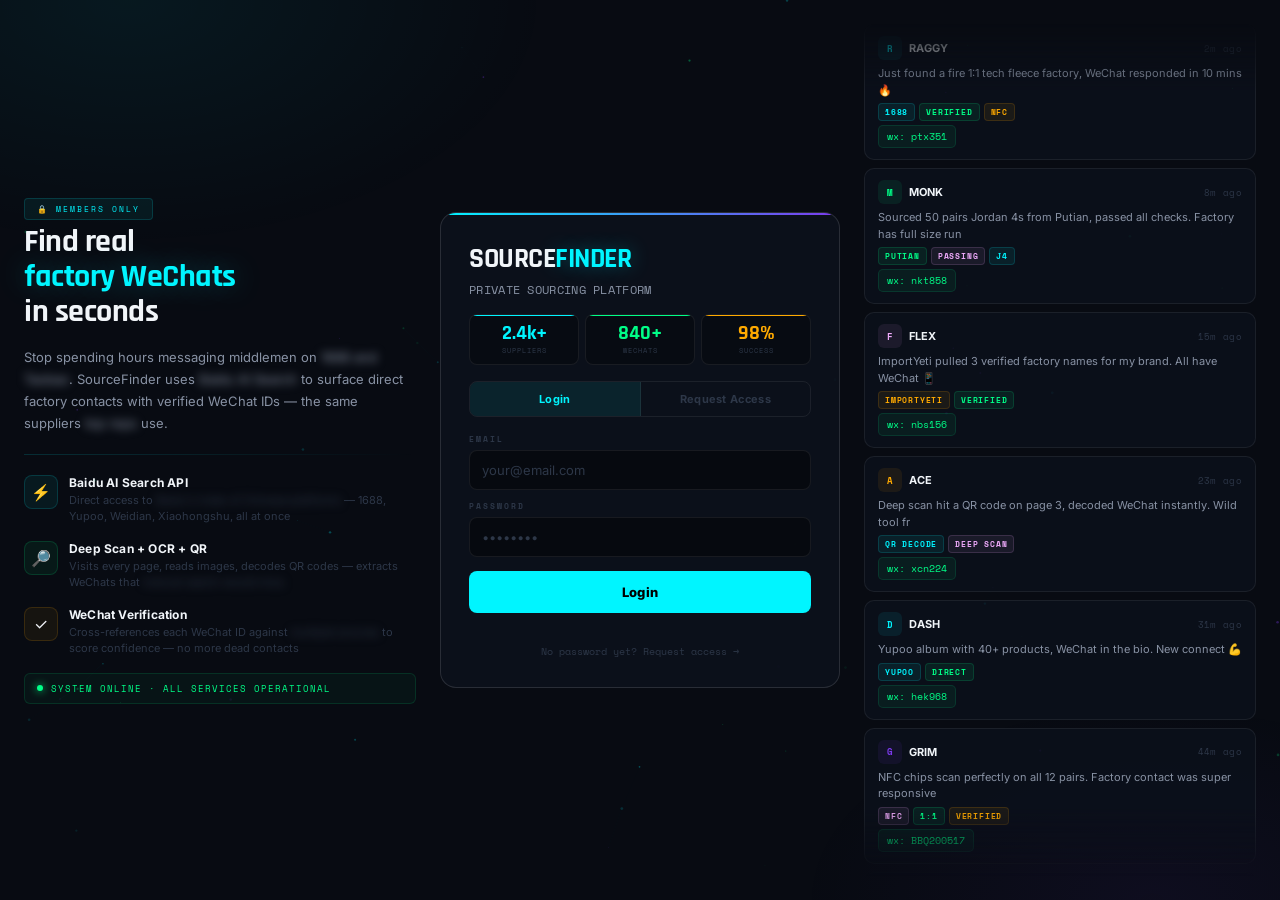
==== commit 01c0738b: "Update access.html" ====
--- a/templates/access.html
+++ b/templates/access.html
@@ -97,9 +97,14 @@
     .feed-wc{font-family:var(--mono);font-size:10px;color:var(--g);background:rgba(0,255,136,.06);border:1px solid rgba(0,255,136,.12);border-radius:5px;padding:3px 8px;display:inline-block;margin-top:4px}
 
     @media(max-width:900px){
-      .page{grid-template-columns:1fr;grid-template-rows:auto;overflow-y:auto;overflow-x:hidden;position:relative;padding:20px}
+      .page{grid-template-columns:1fr;grid-template-rows:auto;overflow-y:auto;overflow-x:hidden;position:relative;padding:16px;align-items:flex-start;padding-top:40px}
       .why,.feed{display:none}
       html,body{overflow:auto;height:auto}
+      .card{padding:22px 18px}
+      .logo{font-size:24px}
+      .btn{height:46px;font-size:14px}
+      input{height:44px;font-size:15px}
+      .stats-row{gap:5px}
     }
   </style>
 </head>
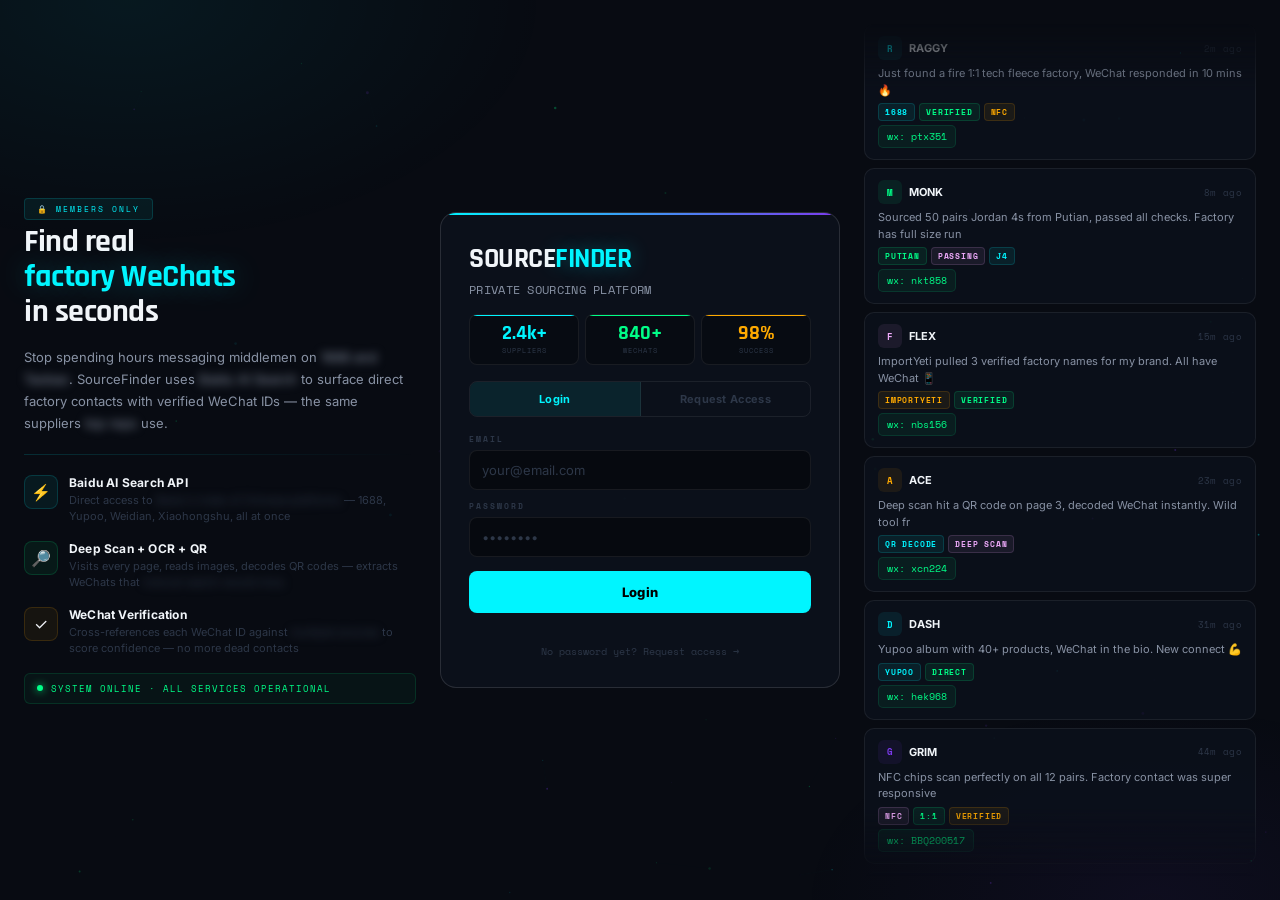
==== commit b245e646: "Update access.html" ====
--- a/templates/access.html
+++ b/templates/access.html
@@ -256,16 +256,20 @@
   const email=document.getElementById('remail').value.trim();
   const discord=document.getElementById('rdiscord').value.trim();
   const why=document.getElementById('rwhy').value.trim();
+  const pw=document.getElementById('rpw').value;
+  const pw2=document.getElementById('rpw2').value;
   const msg=document.getElementById('requestMsg');
   const btn=document.getElementById('requestBtn');
   if(!name||!email||!discord){msg.className='msg err';msg.textContent='Name, email and Discord/WeChat required.';return}
-  btn.disabled=true;btn.textContent='Sending...';msg.className='msg';msg.textContent='';
+  if(!pw||pw.length<6){msg.className='msg err';msg.textContent='Password must be at least 6 characters.';return}
+  if(pw!==pw2){msg.className='msg err';msg.textContent="Passwords don\'t match.";return}
+  btn.disabled=true;btn.textContent='Submitting...';msg.className='msg';msg.textContent='';
   try{
-    const r=await fetch('/request-access',{method:'POST',headers:{'Content-Type':'application/json'},body:JSON.stringify({name,email,discord,why})});
+    const r=await fetch('/request-access',{method:'POST',headers:{'Content-Type':'application/json'},body:JSON.stringify({name,email,discord,why,password:pw})});
     const d=await r.json();
-    if(d.ok){msg.className='msg ok';msg.textContent='✓ Request sent! We\'ll DM you within 24hrs.';btn.textContent='Sent!'}
-    else{msg.className='msg err';msg.textContent=d.error||'Error.';btn.disabled=false;btn.textContent='Request Access'}
-  }catch{msg.className='msg err';msg.textContent='Network error.';btn.disabled=false;btn.textContent='Request Access'}
+    if(d.ok){msg.className='msg ok';msg.textContent='✓ Request submitted! Once approved you can log in.';btn.textContent='Submitted!'}
+    else{msg.className='msg err';msg.textContent=d.error||'Error.';btn.disabled=false;btn.textContent='Submit Request'}
+  }catch{msg.className='msg err';msg.textContent='Network error.';btn.disabled=false;btn.textContent='Submit Request'}
 }
 
 // Set password (first time)
